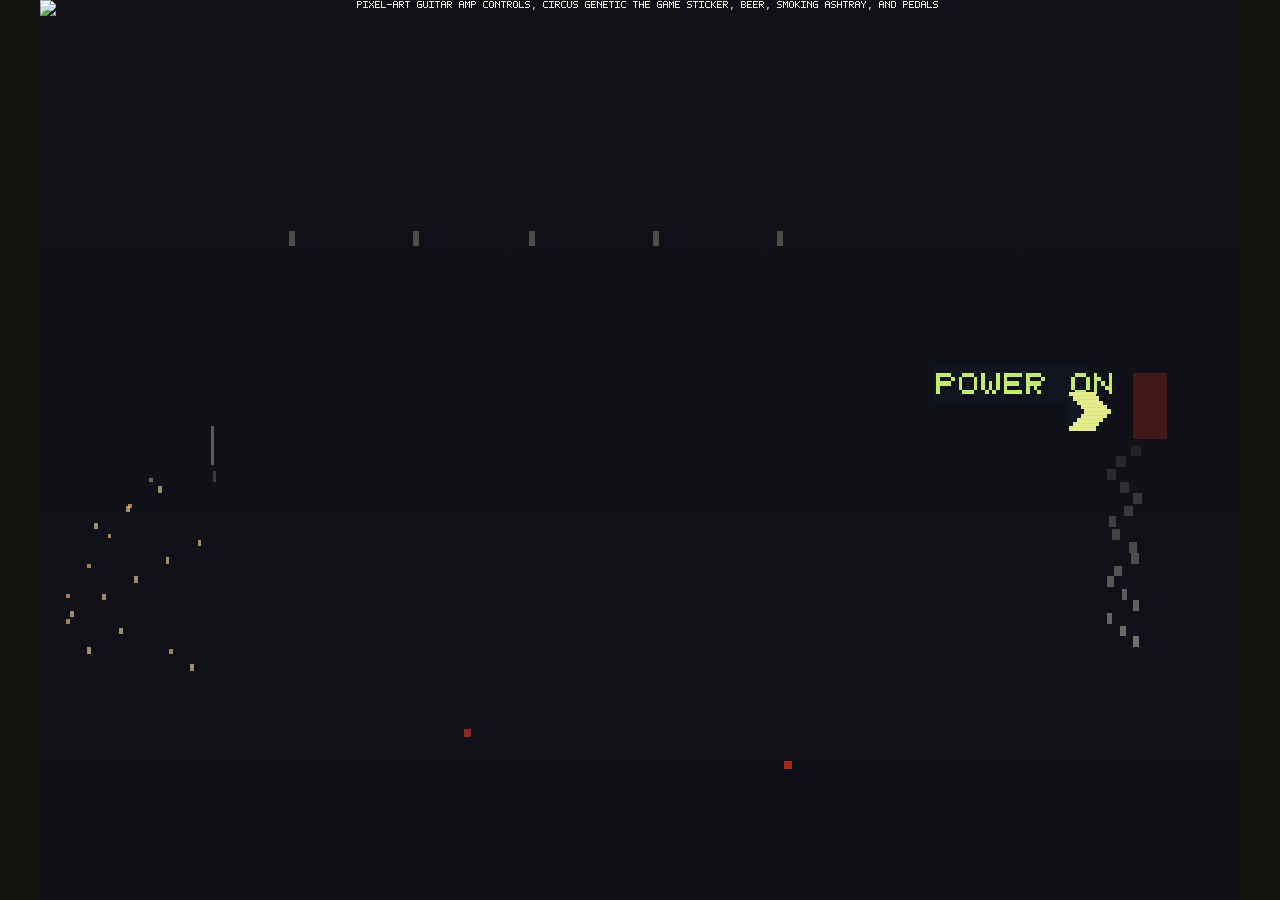
==== index.html @ 8cdc5fca "Add files via upload" ====
<!doctype html>
<html lang="en"><head><meta charset="utf-8"><meta name="viewport" content="width=device-width,initial-scale=1"><meta name="theme-color" content="#11120e"><title>Circus Genetic | Small Town, Big Noise</title><meta name="description" content="A playable band-origin demo. Three friends, one small town, six reasons to quit. Turn it up anyway."><link rel="stylesheet" href="styles.css"><link rel="icon" type="image/png" data-embedded-href="assets/app-icon.png"></head><body><header><div class="brand">CIRCUS<br>GENETIC<small>THE GAME</small></div><div class="headright"><span class="tag">● PIXEL NIGHT / 004</span><button class="plain" id="audioToggle" aria-label="Toggle music">♫ MUSIC ON</button><button class="plain" id="full">⛶ FULLSCREEN</button></div></header><main class="shell"><div class="eyebrow"><span>SMALL TOWN. BIG NOISE.</span><span>AN ORIGINAL BAND SURVIVAL GAME</span></div><div class="cabinet" id="cabinet">
<section class="screen gate active" id="gate"><img id="ampArt" data-embedded-src="assets/amp-power.png" alt="Pixel-art guitar amp controls, Circus Genetic the Game sticker, beer, smoking ashtray, and pedals"><canvas id="ampAmbient" width="640" height="420" aria-hidden="true"></canvas><button id="power" class="ampSwitch" aria-label="Power on"><span class="srOnly">POWER ON</span></button></section>
<section class="screen boot" id="boot"><canvas id="productionBoot" width="640" height="480" aria-label="Panta Rhei Productions system startup"></canvas></section>
<section class="screen intro" id="intro"><div><div class="tiny" id="chapter"></div><h2 id="introTitle"></h2><p id="introText"></p><button class="action" id="nextIntro">CONTINUE →</button></div><button class="skip" data-title>SKIP TO TITLE →</button></section>
<section class="screen title" id="title"><img class="art" data-embedded-src="assets/title-v3.png" alt="Circus Genetic 8-bit title screen based on the band's original photo"><div class="titleMotion" aria-hidden="true"><img class="bandBob bobBass" data-embedded-src="assets/title-v3.png" alt=""><img class="bandBob bobGuitar" data-embedded-src="assets/title-v3.png" alt=""><img class="bandBob bobDrum" data-embedded-src="assets/title-v3.png" alt=""><i class="pixelNote n1">♪</i><i class="pixelNote n2">♫</i><i class="pixelNote n3">♪</i><i class="pixelLeaf l1"></i><i class="pixelLeaf l2"></i><i class="pixelLeaf l3"></i></div><div class="titlemenu"><button id="start" class="blink">START NEW BAND</button><button class="secondary" id="chapterMenu">CHAPTER SELECT</button><button class="secondary" id="story">THE STORY</button><button class="secondary" id="how">HOW TO SURVIVE</button></div></section>
<section class="screen select" id="select"><img class="art" data-embedded-src="assets/select-v3.png" alt="Three band members in pixel art. Select your player."><div class="choices"><button data-player="0">MATT / BASS<small>BASS GUITAR / CROWD CONTROL</small></button><button data-player="1">BRICE / GUITAR + VOCALS<small>GUITAR / SONGWRITING</small></button><button data-player="2">TONY / DRUMS<small>DRUMS / DRUMSTICK STRIKES</small></button></div><button class="skip" data-title style="bottom:22%">← BACK</button></section>
<section class="screen game" id="game"><img class="art" data-embedded-src="assets/live.webp" alt="The band on stage"><div class="hud"><div class="meter"><label>CASH <span id="cashLabel"></span></label><div><i id="cashBar"></i></div></div><div class="meter"><label>GEAR <span id="gearLabel"></span></label><div><i id="gearBar"></i></div></div><div class="meter"><label>MORALE <span id="moraleLabel"></span></label><div><i id="moraleBar"></i></div></div></div><div class="gamebody" aria-live="polite"><div class="villain" id="villain"></div><h2 id="eventTitle"></h2><p id="eventText"></p><div class="answers" id="answers"></div></div><div class="progress"><span id="gigProgress"></span><span>GIG 01 / THE LOADING DOCK</span></div></section>
<section class="screen chapters" id="chapters"><canvas id="cdBackground" width="640" height="480" aria-hidden="true"></canvas><canvas id="cdCanvas" width="640" height="480" aria-label="Flip through the old CD bin to choose a chapter"></canvas><button id="cdPrev" class="cdHit" aria-label="Previous chapter CD"></button><button id="cdNext" class="cdHit" aria-label="Next chapter CD"></button><button id="cdPlay" class="cdHit" aria-label="Play selected chapter"></button><button id="cdBack" class="cdHit" aria-label="Back to title"></button><button id="villainSticker" class="cdHit" aria-label="VILLIAN sticker"></button><p id="cdReadout" class="srOnly" role="status">Chapter 1 of 7: Garage Practice</p></section><section class="screen" id="secret"><canvas id="secretCanvas" width="640" height="480" aria-label="Secret track: enter the six-letter password"></canvas><input id="secretCode" type="text" maxlength="6" autocomplete="off" autocapitalize="characters" spellcheck="false" aria-label="Six-letter secret track code"><button id="secretBack" aria-label="Back to CD bin"></button></section><section class="screen" id="action"><canvas id="worldCanvas" width="640" height="420" aria-hidden="true"></canvas><canvas id="actionCanvas" width="640" height="420" aria-label="Side-scrolling stage action and rhythm game"></canvas><div id="actionPanel"><div id="actionKicker"></div><h2 id="actionHeading"></h2><p id="actionDescription"></p><div id="mixerControls" hidden><label>VOCAL GAIN <input type="range" id="gain0" aria-label="Vocal gain" min="0" max="100" value="90"><meter min="0" max="100" low="52" high="68" optimum="60" value="90" id="gainMeter0"></meter></label><label>BASS GAIN <input type="range" id="gain1" aria-label="Bass gain" min="0" max="100" value="8"><meter min="0" max="100" low="37" high="53" optimum="45" value="8" id="gainMeter1"></meter></label><label>DRUM GAIN <input type="range" id="gain2" aria-label="Drum gain" min="0" max="100" value="90"><meter min="0" max="100" low="47" high="63" optimum="55" value="90" id="gainMeter2"></meter></label><p id="mixFeedback">Bring each meter into its green zone.</p></div><div id="ratingControls" hidden><div class="stars"><button data-stars="1" aria-label="Rate 1 stars" aria-pressed="false">1 ★</button><button data-stars="2" aria-label="Rate 2 stars" aria-pressed="false">2 ★</button><button data-stars="3" aria-label="Rate 3 stars" aria-pressed="false">3 ★</button><button data-stars="4" aria-label="Rate 4 stars" aria-pressed="false">4 ★</button><button data-stars="5" aria-label="Rate 5 stars" aria-pressed="false">5 ★</button></div><p id="ratingFeedback"></p></div><button class="action" id="actionNext">BEGIN</button><button class="plain" id="practiceCombat">PRACTICE STAGE COMBAT →</button></div><div class="arcade-controls"><div class="pad"><button data-control="ArrowLeft" aria-label="Move left or left rhythm cue">←</button><button data-control="ArrowDown" aria-label="Move down or down rhythm cue">↓</button><button data-control="ArrowUp" aria-label="Move up or up rhythm cue">↑</button><button data-control="ArrowRight" aria-label="Move right or right rhythm cue">→</button></div><div class="pad"><button data-control="j">J STRIKE</button><button data-control="k">K HEAVY</button><button data-control=" ">SPACE / HIT</button><button data-control="e">E USE</button><button data-control="x" aria-label="Switch band member in Battle of the Bands">X SWITCH</button></div><div class="arcade-tools"><button id="pauseAction">PAUSE / RESUME</button><button id="exitAction">TITLE</button></div></div><p id="actionStatus" role="status">Ready.</p><div id="rhythmReadout">Arrow cues use their own visible timing.</div></section><section class="screen" id="info"><img class="art" data-embedded-src="assets/bonus.webp" alt="Surreal purple desert album-art bonus stage"><div class="report"><div class="tiny" id="infoKicker"></div><h2 id="infoTitle"></h2><p id="infoText"></p><button class="action" id="infoBack">BACK TO TITLE →</button></div></section>
</div><div class="controls"><span><span class="key">WASD / ARROWS</span> MOVE &nbsp; <span class="key">J</span> INSTRUMENT STRIKE &nbsp; <span class="key">K</span> HEAVY &nbsp; <span class="key">SPACE</span> JUMP / TIMING</span><span><span class="key">M</span> MUSIC &nbsp; <span class="key">ESC</span> TITLE</span></div><footer><div><strong>IT'S A LONG WAY TO THE MIDDLE.</strong><br>Practice. Soundcheck. Stage combat. Amp rescue. Groupie scorecards. Afterparty.</div><div class="volume"><span>♫ VILLAIN'S CLEAR</span><input type="range" id="volume" aria-label="Music volume" min="0" max="1" value="0.6" step=".05"><button class="plain" id="crt">SCANLINES ON</button></div></footer></main><audio id="music" data-embedded-src="assets/villains-clear.mp3" preload="auto" loop></audio><audio id="bonusMusic" data-embedded-src="assets/all-my-friends-are-dead.mp3" preload="none" loop></audio><audio id="partyMusic" data-embedded-src="assets/circus-genetic-dice.mp3" preload="none" loop></audio><audio id="bossMusic" data-embedded-src="assets/circus-get-high.mp3" preload="none" loop></audio><audio id="lossCity" data-embedded-src="assets/boss-loss-city.wav" preload="none" loop></audio><audio id="niceVoice" data-embedded-src="assets/boss-nice.wav" preload="auto"></audio>
<script src="scripts/game-01.js"></script><script src="scripts/game-02.js"></script><script src="scripts/game-03.js"></script><script src="scripts/game-04.js"></script><script src="scripts/game-05.js"></script><script src="scripts/game-06.js"></script><script src="scripts/game-07.js"></script><script src="scripts/game-08.js"></script><script src="scripts/game-09.js"></script><script src="scripts/game-10.js"></script><script src="scripts/game-11.js"></script><script src="scripts/game-12.js"></script><script src="scripts/game-13.js"></script><script src="scripts/game-14.js"></script><script src="scripts/game-15.js"></script><script src="scripts/game-16.js"></script><script src="scripts/game-17.js"></script></body></html>
---- styles.css ----
:root{--cream:#f6edcf;--orange:#ff6739;--green:#b8e15b;--ink:#11120e;--muted:#969888}*{box-sizing:border-box}body{margin:0;background:var(--ink);color:var(--cream);font-family:'Courier New',monospace;font-weight:bold}button,input{font:inherit}button{cursor:pointer}button:focus-visible,input:focus-visible{outline:3px solid var(--orange);outline-offset:5px}button{color:inherit}header{height:80px;padding:0 4vw;display:flex;align-items:center;justify-content:space-between;border-bottom:1px solid #383a2f}.brand{font-size:19px;line-height:.87;letter-spacing:-1px}.brand small{font-size:10px;letter-spacing:3px;color:var(--orange);display:block;margin-top:8px}.headright{display:flex;gap:22px;align-items:center;font-size:11px;letter-spacing:1px}.tag{color:var(--green)}.plain{border:0;background:none;font-size:11px;padding:10px}.shell{max-width:1440px;margin:auto;padding:28px 4vw 24px}.eyebrow{display:flex;justify-content:space-between;font-size:10px;letter-spacing:2px;color:var(--muted);margin-bottom:18px}.cabinet{position:relative;background:#050604;border:1px solid #4c4e40;box-shadow:0 25px 80px #0008;overflow:hidden;aspect-ratio:4/3;max-height:75vh;margin:auto;isolation:isolate}.cabinet:after{content:'';position:absolute;inset:0;pointer-events:none;background:repeating-linear-gradient(transparent 0px,transparent 3px,#0002 4px);z-index:20;opacity:.5}.screen{position:absolute;inset:0;display:none}.screen.active{display:flex}.art{position:absolute;width:100%;height:100%;object-fit:fill;image-rendering:pixelated;z-index:-1}.gate{align-items:center;justify-content:center;text-align:center;background:radial-gradient(ellipse,#303823,#080a06 75%)}.gate .art{opacity:.12;filter:brightness(.5)}.gate h1{font-size:clamp(32px,7vw,76px);line-height:.86;letter-spacing:-5px;text-shadow:5px 5px #b34022;margin:20px 0}.tiny{font-size:10px;letter-spacing:2px;color:var(--green)}.action{border:2px solid var(--cream);background:var(--cream);color:var(--ink);padding:15px 24px;box-shadow:5px 5px 0 var(--orange);font-size:13px;letter-spacing:2px}.action:hover{background:var(--green)}.gate p{font-size:12px;line-height:1.8;color:#b9bba9;margin:24px}.boot{padding:10%;flex-direction:column;justify-content:center;background:#080b08;color:var(--green)}.boot h2{font-size:clamp(28px,5vw,60px);letter-spacing:-3px;margin:0 0 35px}.bootline{font-size:clamp(10px,1.4vw,17px);line-height:2.2}.bar{height:12px;background:#263025;margin:28px 0 15px;max-width:500px}.bar i{display:block;background:var(--green);height:100%;width:0}.boot.active .bar i{animation:load 3.6s steps(14) forwards}@keyframes load{to{width:100%}}.blink{animation:blink 1s steps(2) infinite}@keyframes blink{50%{opacity:.2}}.intro{align-items:center;justify-content:center;background:#080a07;text-align:center;padding:9%}.intro:before{content:'♪';position:absolute;font-size:500px;opacity:.03;transform:rotate(-15deg)}.intro h2{font-size:clamp(24px,5vw,62px);line-height:1.05;margin:20px 0;letter-spacing:-2px}.intro p{font-size:clamp(12px,1.7vw,20px);color:#bbbeaa;line-height:1.7;max-width:650px}.intro .action{margin-top:24px}.skip{position:absolute;right:20px;bottom:18px;background:#000b;border:1px solid #7779;padding:10px;font-size:10px;letter-spacing:1px;z-index:5}.title{align-items:flex-end;justify-content:center}.titlemenu{width:100%;background:#050604;min-height:16%;display:flex;flex-direction:column;align-items:center;justify-content:center;gap:8px;padding:14px}.titlemenu button{border:0;background:none;letter-spacing:2px;font-size:clamp(12px,2vw,24px);padding:5px 20px}.titlemenu button:hover{color:var(--green)}.titlemenu button:first-child:before{content:'▶ ';color:var(--orange)}.titlemenu .secondary{font-size:10px;color:#a6aa96}.select{align-items:flex-end}.choices{display:grid;grid-template-columns:repeat(3,1fr);width:100%;background:#090b07;padding:12px;gap:8px;min-height:18%}.choices button{border:1px solid #70745c;background:#151a10;padding:10px 3px;font-size:clamp(10px,1.4vw,16px)}.choices button:hover{background:var(--cream);color:var(--ink)}.choices small{display:block;color:var(--orange);font-size:9px;margin-top:7px}.game{flex-direction:column}.game .art{opacity:.24;object-fit:cover}.hud{display:grid;grid-template-columns:repeat(3,1fr);background:#080b08ee;border-bottom:2px solid #69734b;padding:15px 4%;gap:20px}.meter label{font-size:10px;letter-spacing:1px;display:flex;justify-content:space-between}.meter div{height:7px;background:#303329;margin-top:9px}.meter i{display:block;background:var(--green);height:100%;transition:width .5s}.gamebody{margin:auto 5%;padding:22px 5%;background:#0a0d08f2;border:2px solid #7d835f;box-shadow:7px 7px #0009}.gamebody h2{font-size:clamp(20px,3.4vw,38px);line-height:1.05;letter-spacing:-1px;margin:15px 0}.gamebody p{font-size:clamp(11px,1.45vw,17px);line-height:1.65;color:#c6cab8}.gamebody .villain{color:var(--orange);font-size:10px;letter-spacing:2px}.answers{display:flex;flex-direction:column;gap:9px;margin-top:20px}.answers button{background:#212719;border:1px solid #717d54;text-align:left;font-size:clamp(10px,1.3vw,15px);line-height:1.4;padding:12px 15px}.answers button:hover{background:var(--cream);color:var(--ink)}.answers button b{color:var(--orange);padding-right:12px}.progress{display:flex;justify-content:space-between;margin:15px 5%;font-size:10px;color:var(--green);letter-spacing:1px}.report{background:#080b08ee;inset:0;position:absolute;padding:8%;display:flex;flex-direction:column;justify-content:center;overflow:auto}.report h2{font-size:clamp(25px,5vw,58px);line-height:1;margin:16px 0;letter-spacing:-2px}.report p{font-size:clamp(12px,1.6vw,18px);line-height:1.7;max-width:650px}.report .action{align-self:flex-start;margin-top:20px}.controls{display:flex;justify-content:space-between;padding:18px 0;color:#9da28b;font-size:10px;letter-spacing:1px}.key{border:1px solid #5c6351;padding:3px 6px;color:var(--cream)}footer{display:flex;justify-content:space-between;border-top:1px solid #383a2f;padding-top:22px;gap:15px;font-size:10px;line-height:1.8;color:#80866e}footer strong{color:var(--cream)}.volume{display:flex;align-items:center;gap:10px}input{accent-color:var(--green);width:80px}.muted{color:var(--muted)}.noscans .cabinet:after{display:none}.hidden{display:none!important}@media(min-width:1000px){.cabinet{width:min(100%,100vh)}}@media(max-width:600px){header{height:65px}.headright{gap:4px}.headright .tag{display:none}.shell{padding:18px 3vw}.cabinet{aspect-ratio:4/4.1;max-height:none}.art{object-fit:cover}.title .art,.select .art{object-fit:fill}.choices small{font-size:8px}.gamebody{padding:15px;margin:auto 3%}.hud{gap:12px;padding:12px}.gamebody h2{margin:10px 0}.gamebody p{line-height:1.5}.answers{margin-top:10px;gap:7px}.answers button{padding:10px}.controls{font-size:8px;gap:12px}footer{flex-direction:column}.gate h1{letter-spacing:-3px}.eyebrow{font-size:8px}.bootline{font-size:10px}.report{padding:7%}.headright .plain{font-size:10px}}@media(prefers-reduced-motion:reduce){*{animation:none!important}.boot.active .bar i{width:100%}.cabinet:after{display:none}}

#action{display:none;flex-direction:column;background:#080c13;overflow:auto}#action.active{display:flex}#actionCanvas{width:100%;height:auto;image-rendering:pixelated;display:block;aspect-ratio:640/420;flex-shrink:0}#actionPanel{position:absolute;inset:7% 6% auto;background:#0c1417f5;border:2px solid #b8e15b;padding:5%;z-index:3;box-shadow:7px 7px #0009}#actionPanel[hidden]{display:none}#actionPanel h2{font-size:clamp(20px,3vw,36px);margin:12px 0;line-height:1.1;letter-spacing:-1px}#actionPanel p{font-size:clamp(10px,1.3vw,15px);line-height:1.7;color:#c0c6b2}#actionPanel .action{padding:12px 16px;font-size:11px}#actionKicker{color:#b8e15b;font-size:10px;letter-spacing:1px}.arcade-controls{display:flex;gap:6px;padding:9px 12px;align-items:center;justify-content:space-between;background:#090c13;border-top:1px solid #464f46;flex-wrap:wrap}.pad{display:flex;gap:4px}.arcade-controls button{border:1px solid #5b6656;background:#243027;color:#f5ebce;padding:10px 12px;font-size:12px;touch-action:none;user-select:none}.arcade-controls button:active{background:#a7cc61;color:#141c16}#actionStatus{padding:8px 12px;font-size:10px;line-height:1.5;color:#c9d7b4;margin:0}#rhythmReadout{padding:0 12px 8px;color:#899a86;font-size:9px}.arcade-tools{margin-left:auto;display:flex;gap:6px}.arcade-tools button{font-size:9px}.cabinet:has(#action.active){aspect-ratio:640/510;max-height:none;width:min(100%,100vh)}@media(max-width:600px){.cabinet:has(#action.active){aspect-ratio:auto;min-height:520px}#actionCanvas{margin-top:20px}#actionPanel{inset:5% 4% auto}.arcade-controls{padding:8px;gap:8px}.arcade-controls button{padding:12px}.arcade-tools{margin:0}#actionPanel p{font-size:12px}}#mixerControls{padding:8px 0}#mixerControls label{display:flex;align-items:center;gap:12px;font-size:11px;margin:16px 0}#mixerControls input{flex:1;width:80px}#mixerControls meter{width:80px}#mixerControls[hidden]{display:none}#mixFeedback{font-size:11px!important;color:#b8e15b!important}#practiceCombat[hidden]{display:none}#practiceCombat{display:block;margin-top:14px;color:#b8e15b;font-size:10px}#ratingControls[hidden]{display:none}.stars{display:flex;gap:4px;flex-wrap:wrap}.stars button{background:#252535;border:1px solid #b2918f;padding:10px;color:#f4e5c6;font-size:11px}.stars .picked{background:#b8e15b;color:#18251b}#actionPanel.social{right:43%;padding:3%;top:15%;bottom:auto}#ratingFeedback{font-size:11px!important}.chapters{background:#101d22;align-items:center;justify-content:center;padding:5%;overflow:auto}.chapters h2{font-size:clamp(20px,3vw,34px);letter-spacing:-1px}.chapters p{font-size:11px;line-height:1.7}.chapterGrid{display:grid;grid-template-columns:1fr 1fr;gap:9px;margin:15px 0}.chapterGrid button,.roleTabs button{background:#24332b;border:1px solid #6b8066;padding:14px;text-align:left;font-size:12px}.chapterGrid small{display:block;color:#b8e15b;font-size:8px;margin-top:7px}.chapterGrid button:hover,.roleTabs button:hover{background:#465c40}.roleTabs{display:flex;gap:6px}.roleTabs button{padding:10px;font-size:10px}.roleTabs .picked{border-color:#b8e15b}.titleMotion{position:absolute;inset:0;pointer-events:none;z-index:0;overflow:hidden}.bandBob{position:absolute;inset:0;width:100%;height:100%;object-fit:fill;image-rendering:pixelated}.bobBass{clip-path:polygon(0 10%,26% 10%,29% 88%,0 88%);animation:bassBob 1.2s steps(3) infinite}.bobGuitar{clip-path:polygon(25% 20%,46% 20%,48% 88%,26% 88%);animation:guitarBob .8s steps(3) infinite}.bobDrum{clip-path:polygon(83% 16%,100% 16%,100% 88%,81% 88%);animation:drumBob 1.2s steps(3) infinite}.titlemenu{position:relative;z-index:4}.pixelNote{position:absolute;color:#b8e15b;font-style:normal;font-size:24px;text-shadow:3px 3px #071712;animation:noteFloat 2.4s steps(8) infinite}.n1{left:20%;top:45%}.n2{left:44%;top:39%;animation-delay:-.8s}.n3{left:86%;top:40%;animation-delay:-1.6s}.pixelLeaf{position:absolute;background:#d79728;width:7px;height:5px;box-shadow:3px 2px #9c4927;animation:leafFall 5s steps(25) infinite}.l1{left:35%;animation-delay:-2s}.l2{left:70%;animation-delay:-4s}.l3{left:90%;animation-delay:-1s}@keyframes bassBob{50%{transform:translateY(-2px)}}@keyframes guitarBob{50%{transform:translate(1px,-3px)}}@keyframes drumBob{50%{transform:translateY(-3px)}}@keyframes noteFloat{0%{opacity:0;transform:translateY(12px)}25%{opacity:1}100%{opacity:0;transform:translateY(-35px)}}@keyframes leafFall{0%{top:8%;transform:translateX(0)}100%{top:90%;transform:translateX(-70px)}}@media(max-width:600px){.chapterGrid button{font-size:10px;padding:11px}.chapterGrid small{font-size:7px}#actionPanel.social{right:35%;left:3%;padding:4%;top:14%}.stars button{padding:8px}.titlemenu{gap:2px}.titlemenu button{padding:3px 10px}}@media(prefers-reduced-motion:reduce){.bandBob,.pixelNote,.pixelLeaf{animation:none}}.playing header,.playing .eyebrow,.playing footer,.playing>.shell>.controls{display:none}.playing .shell{padding:0;max-width:none}.playing .cabinet:has(#action.active){width:min(100vw,calc(100vh * 640 / 470));aspect-ratio:640/470;border:0;max-height:none}.playing #actionCanvas{margin:0}.playing #actionPanel{display:none!important}#actionStatus,#rhythmReadout{position:absolute;clip-path:inset(50%);height:1px;width:1px;overflow:hidden}.playing .arcade-controls{min-height:44px;justify-content:center}.playing #action{overflow:hidden}.playing .arcade-tools{margin-left:0}@media(max-width:600px){.playing .cabinet:has(#action.active){min-height:0;width:100vw;aspect-ratio:640/520}.arcade-controls button{padding:10px 8px}}#worldCanvas{position:absolute;left:0;top:0;width:100%;aspect-ratio:640/420;image-rendering:pixelated;z-index:0;pointer-events:none}#actionCanvas{position:relative;z-index:1;background:transparent}.arcade-controls{position:relative;z-index:2}#gate{background:#101018}#ampArt{position:absolute;inset:0;width:100%;height:100%;object-fit:fill;image-rendering:pixelated}#ampAmbient{position:absolute;inset:0;width:100%;height:100%;pointer-events:none;image-rendering:pixelated}.ampSwitch{position:absolute;left:87%;top:39%;width:10%;height:14%;background:transparent;border:0;z-index:4;cursor:pointer}.ampSwitch:hover{outline:3px solid #eac064;box-shadow:0 0 0 3px #181721}.ampSwitch:focus-visible{outline:4px solid #b8e15b}.srOnly{position:absolute;clip-path:inset(50%);width:1px;height:1px;overflow:hidden}@font-face{font-family:CGPixel;src:url('assets/cg-pixel.ttf') format('truetype');font-display:swap}body,button,input,label,p,h1,h2,small,span,div{font-family:CGPixel,monospace!important;font-weight:normal!important;letter-spacing:0!important}body{font-size:10px}.cabinet{box-shadow:7px 7px 0 #050807}.plain,.tiny,.eyebrow,.headright,.secondary,.controls,footer,.chapterGrid small,.roleTabs button,.choices small{font-size:10px!important}.brand{font-size:20px}.gate h1{font-size:60px}.intro h2,.chapters h2,.report h2{font-size:30px}.titlemenu button{font-size:20px}.titlemenu .secondary,.choices button,.chapterGrid button,.roleTabs button,.action{font-size:10px!important}.chapters p,.intro p,.report p{font-size:10px!important;line-height:2}.titlemenu{gap:3px}.titlemenu button{padding:3px 12px}.cabinet{border:2px solid #70775b}.action{box-shadow:4px 4px 0 #c85834}.chapterGrid button{box-shadow:3px 3px 0 #050b0b}.headright .plain{font-size:10px}.titlemenu button:first-child:before{content:'▶ '}#actionStatus,#rhythmReadout{font-size:10px}body>header,.shell>.eyebrow,.shell>footer,.shell>.controls{display:none}.shell{padding:0;max-width:none;width:100%}body{min-height:100vh;display:flex;align-items:center;justify-content:center}.cabinet{width:min(100vw,calc(100vh * 4 / 3));max-height:none;border:0;box-shadow:none;aspect-ratio:4/3}.chapters{isolation:isolate}.chapters:before{content:'';position:absolute;inset:0;background-image:url('assets/scenes.webp');background-size:200% 200%;background-position:right bottom;image-rendering:pixelated;opacity:.35;z-index:-1}.chapters>div{padding:24px;border:4px solid #a0a974;background:#101621e8;box-shadow:8px 8px 0 #050b0b}.chapterGrid button,.roleTabs button{font-size:20px!important;border-width:2px}.chapterGrid small{margin-top:12px}.chapters p{font-size:20px!important;max-width:650px}.titlemenu:after{content:'M: MUSIC / ENTER: START';font-family:CGPixel;font-size:10px;color:#a7b38b;margin-top:5px}.intro h2,.chapters h2,.report h2{font-size:30px}.report p,.intro p{font-size:20px!important}.report .action,.intro .action{font-size:20px!important}.choices{min-height:17%}.choices button{border-width:2px}.choices small{margin-top:12px}@media(max-width:700px){.chapterGrid button,.roleTabs button,.chapters p{font-size:10px!important}.chapters>div{padding:12px}.chapterGrid small{font-size:10px!important}.chapters h2{font-size:20px}.titlemenu button{font-size:20px}.report p,.intro p{font-size:10px!important}}#chapters{padding:0;background:#171423;isolation:isolate}#chapters:before{display:none}#cdBackground,#cdCanvas{position:absolute;inset:0;width:100%;height:100%;image-rendering:pixelated}#cdBackground{z-index:0}#cdCanvas{z-index:1}.cdHit{position:absolute;z-index:2;background:transparent;border:0;padding:0}.cdHit:focus-visible{outline:3px dashed #b8e15b}#cdPrev{left:0;top:20%;width:25%;height:60%}#cdNext{right:0;top:20%;width:25%;height:60%}#cdPlay{left:27%;top:25%;width:46%;height:61%}#cdBack{left:0;top:0;width:22%;height:14%}#boot{padding:0;background:#060910}#productionBoot{position:absolute;inset:0;width:100%;height:100%;image-rendering:pixelated}#villainSticker{left:70.3%;top:78.75%;width:20%;height:6.5%;z-index:5}#secret{background:#111621}#secretCanvas{width:100%;height:100%;image-rendering:pixelated;position:absolute;inset:0}#secretCode{position:absolute;left:25%;top:42.5%;width:50%;height:11%;opacity:0;z-index:2}#secretBack{position:absolute;left:31%;top:89%;width:38%;height:7%;background:transparent;border:0;z-index:3}.arcade-controls [data-control="x"]{display:none}.finale .arcade-controls [data-control="x"]{display:block}.finale .arcade-controls [data-control="e"]{display:none}
/* Painted menu layers and hard-edged console controls. */
#select .cg-menu-layer{position:absolute;inset:0;width:100%;height:100%;image-rendering:pixelated;pointer-events:none;opacity:0}
#select .cg-menu-background{z-index:0}#select .cg-menu-players{z-index:1}
#select.cg-menu-ready .cg-menu-layer{opacity:1}
#select.cg-menu-ready>.art{visibility:hidden}
#select .choices{position:absolute;bottom:0;z-index:3;min-height:16%;height:16%;padding:8px;gap:8px;border-top:4px solid #070a10;background:#111621}
#select .choices button{position:relative;padding:9px 6px;border:3px solid #635758;background:#20232b;color:#d6c4a7;box-shadow:inset 3px 3px #333744,inset -3px -3px #070a10;font-size:clamp(8px,1.25vw,12px);line-height:1.3;letter-spacing:0}
#select .choices button small{font-size:clamp(6px,.75vw,8px);line-height:1.35;color:#bfa27b;margin-top:5px}
#select .choices button.cg-selected{border-color:#b6da67;background:#2b392b;color:#f4e4bd;box-shadow:inset 3px 3px #495338,inset -3px -3px #070a10,0 -3px #b6da67}
#select .choices button.cg-selected small{color:#b6da67}
#select>.skip{top:18px;right:14px;bottom:auto!important;font-size:8px;padding:8px;border:2px solid #ed873c;background:#111621;box-shadow:3px 3px #070a10}
#title .titlemenu{position:relative;border-top:4px solid #070a10;background:#111621;box-shadow:inset 0 3px #ed873c,inset 0 -3px #070a10;padding:9px 10px;gap:3px}
#title .titlemenu:after{content:'';position:absolute;top:3px;left:6%;width:36px;height:3px;background:#f4e4bd;animation:cg-menu-glint 5s steps(12) infinite;pointer-events:none}
#title .titlemenu button{position:relative;min-width:42%;padding:4px 25px;line-height:1.3;border:2px solid transparent;box-shadow:none}
#title .titlemenu .blink{animation:none}
#title .titlemenu button:first-child:before{content:none}
#title .titlemenu button.cg-menu-current,#title .titlemenu button:hover{border-color:#7d674d;color:#f4e4bd;background:#262c30;box-shadow:3px 3px #070a10}
#title .titlemenu button.cg-menu-current:before,#intro button.cg-menu-current:before,#info button.cg-menu-current:before{content:'';display:block;position:absolute;left:7px;top:calc(50% - 5px);width:10px;height:10px;background:#ed873c;clip-path:polygon(0 0,40% 0,40% 20%,70% 20%,70% 40%,100% 40%,100% 60%,70% 60%,70% 80%,40% 80%,40% 100%,0 100%);animation:cg-pixel-cursor .8s steps(2) infinite}
#intro button,#info button{position:relative;padding-left:28px;border:3px solid #f4e4bd;box-shadow:5px 5px #070a10,8px 8px #853f31;border-radius:0;background:#262c30;color:#f4e4bd}
#intro{background:#111621;box-shadow:inset 0 0 0 8px #070a10,inset 0 0 0 11px #853f31,inset 0 0 0 15px #ed873c}
#intro:before{content:'';inset:24px;opacity:1;border:3px dashed #735046;transform:none;pointer-events:none}
#intro h2,#info h2{text-shadow:3px 3px #853f31,6px 6px #070a10;letter-spacing:0}
#info .report{border:8px solid #070a10;box-shadow:inset 0 0 0 3px #ed873c,inset 0 0 0 7px #111621;background:#111621ed}
#title button:focus-visible,#select button:focus-visible,#intro button:focus-visible,#info button:focus-visible{outline:3px solid #46c4ca;outline-offset:3px;border-radius:0}
@keyframes cg-pixel-cursor{50%{transform:translateX(3px)}}
@keyframes cg-menu-glint{0%,15%{left:6%}85%,100%{left:88%}}
@media(max-width:600px){#select .choices{padding:5px;gap:5px}#select .choices button{padding:4px 2px;border-width:2px;font-size:8px}#select .choices small{font-size:6px!important;margin-top:4px}#select>.skip{right:8px;top:14px;font-size:6px;padding:5px}#title .titlemenu button{min-width:64%}}
@media(prefers-reduced-motion:reduce){#title .titlemenu:after,#title .titlemenu button:before,#intro button:before,#info button:before{animation:none}}
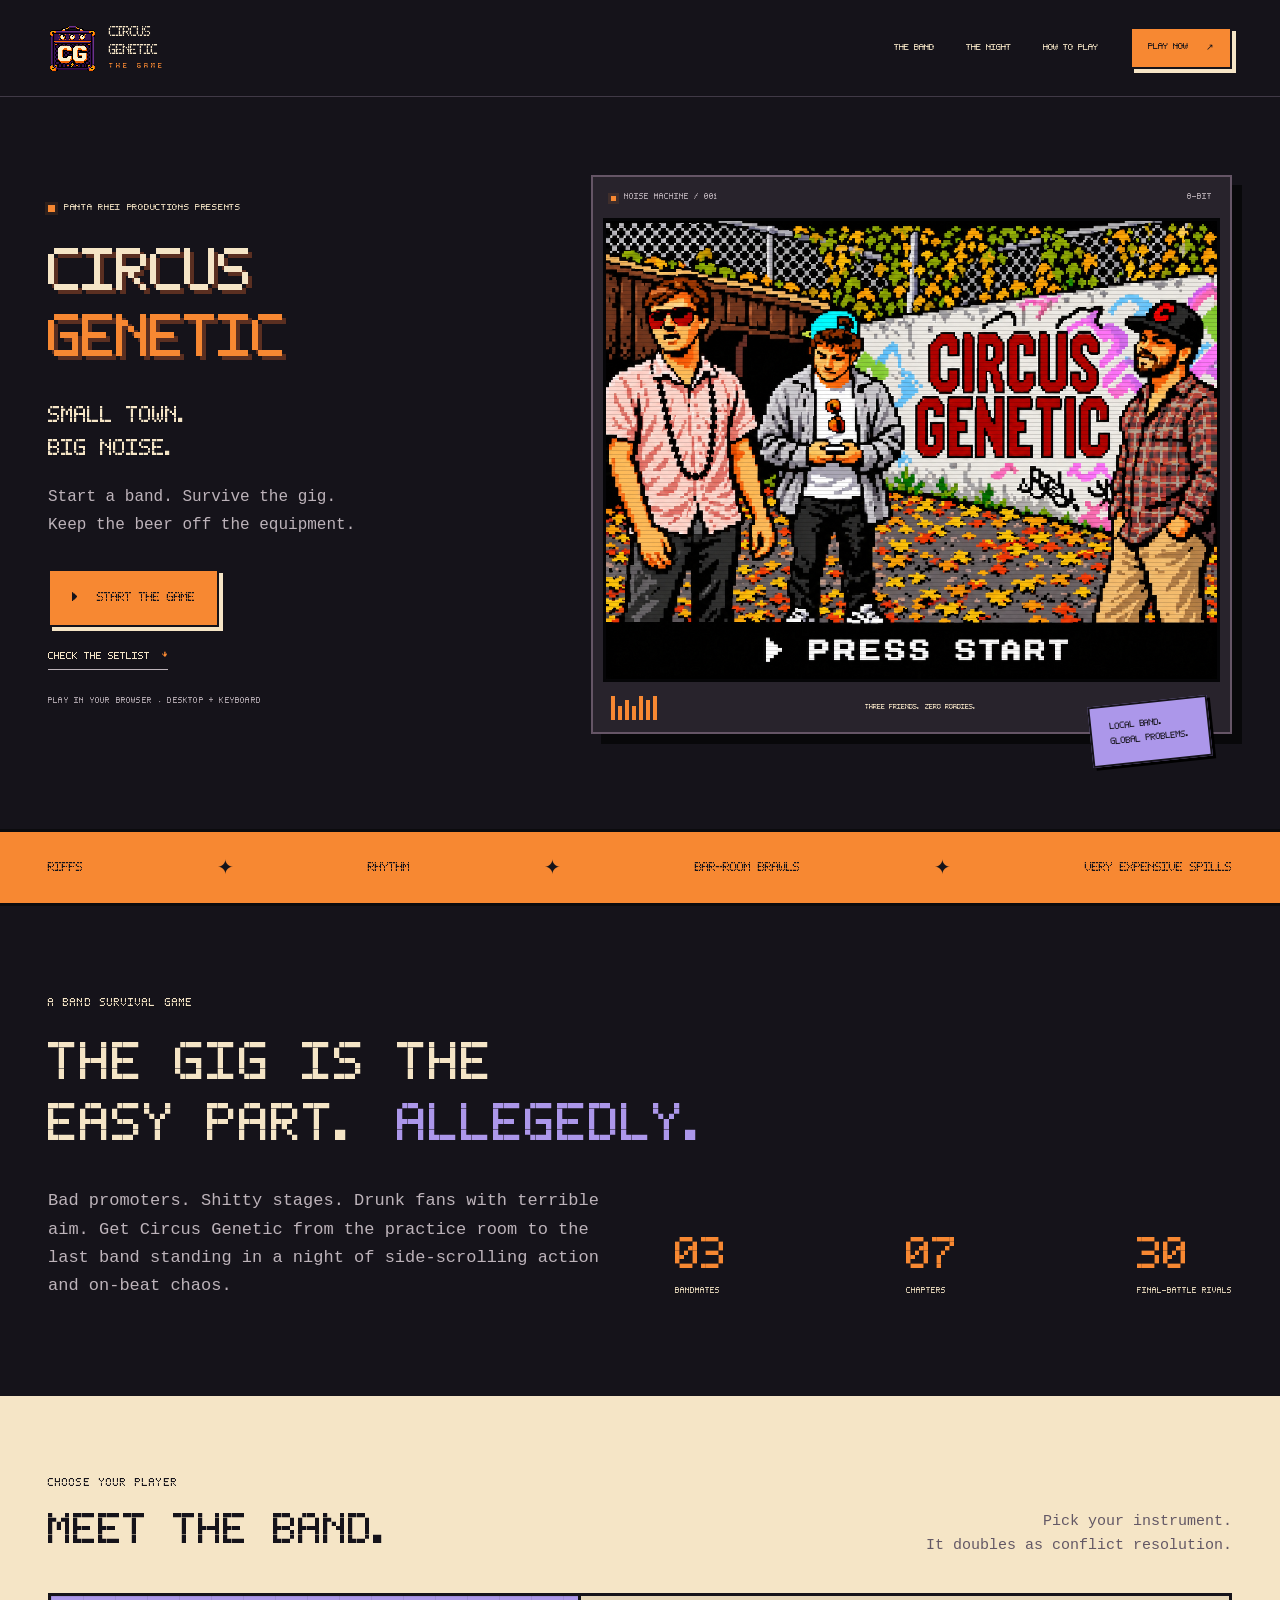
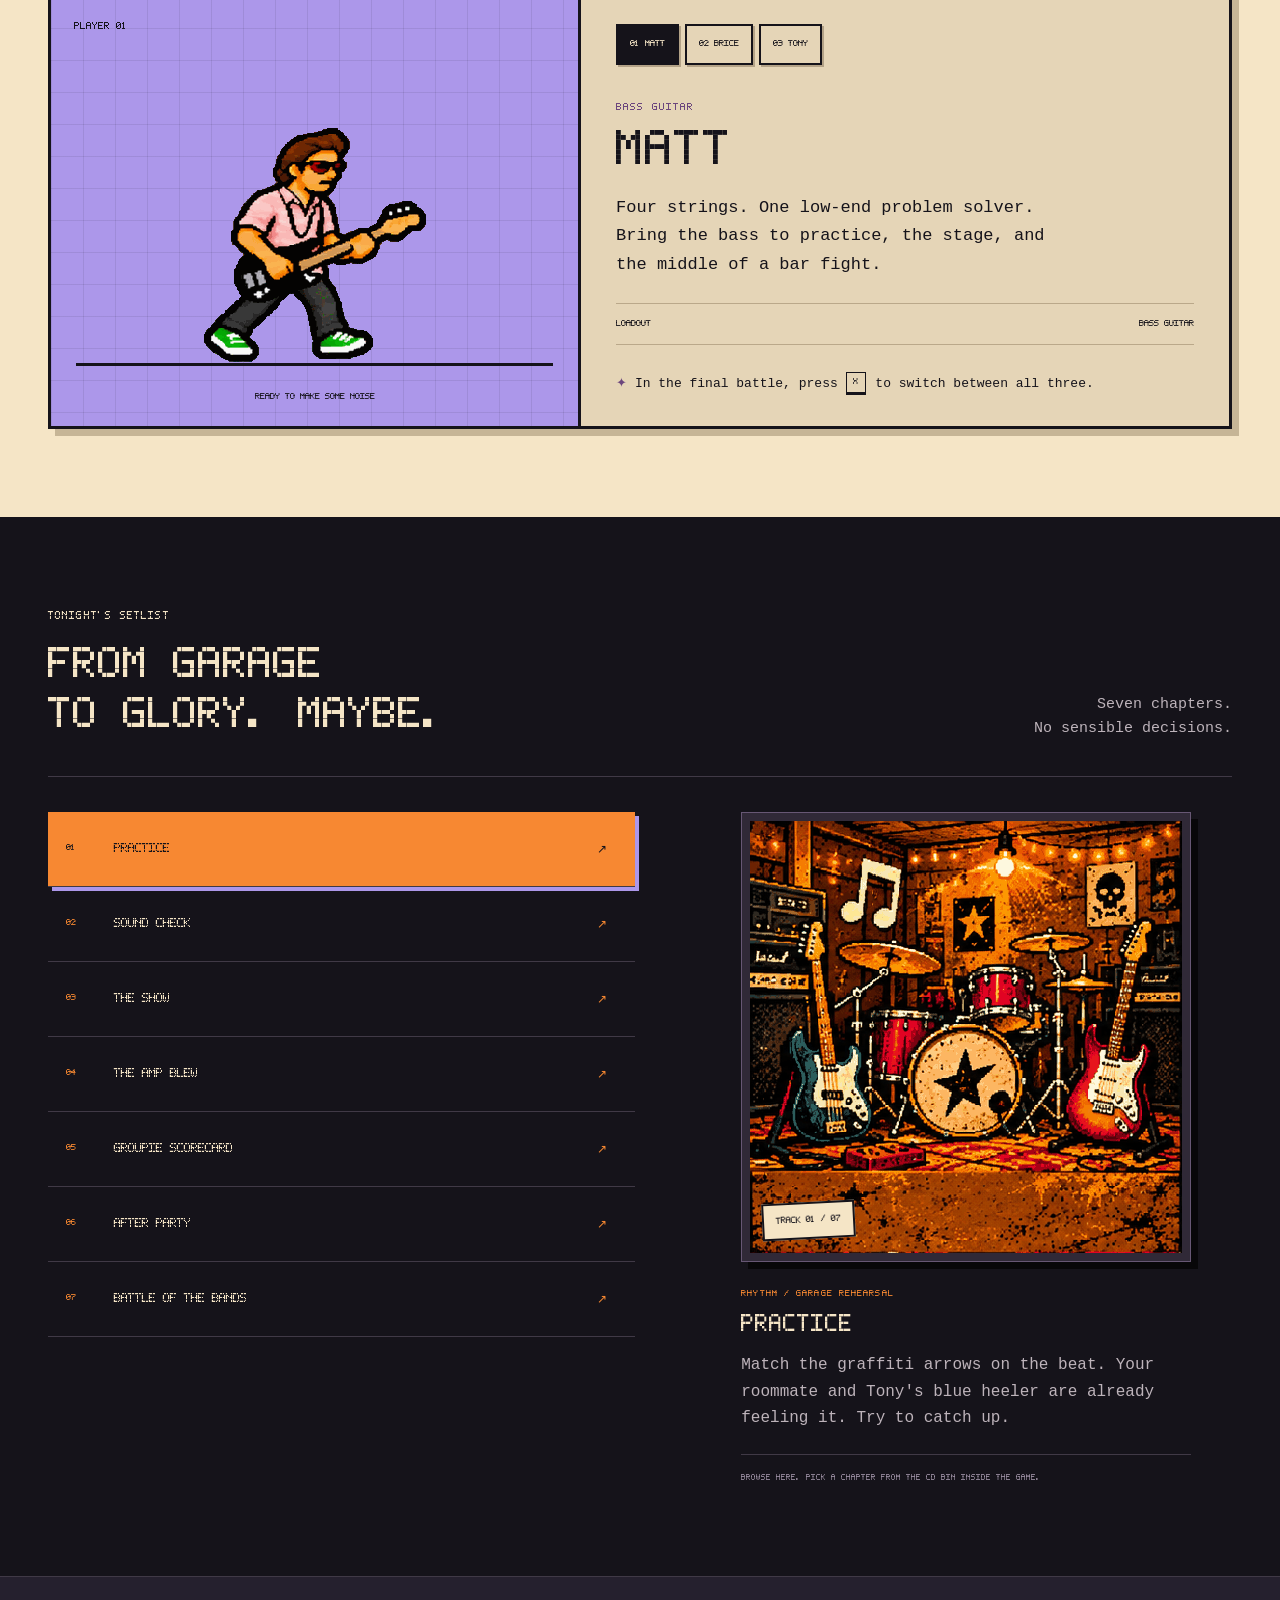
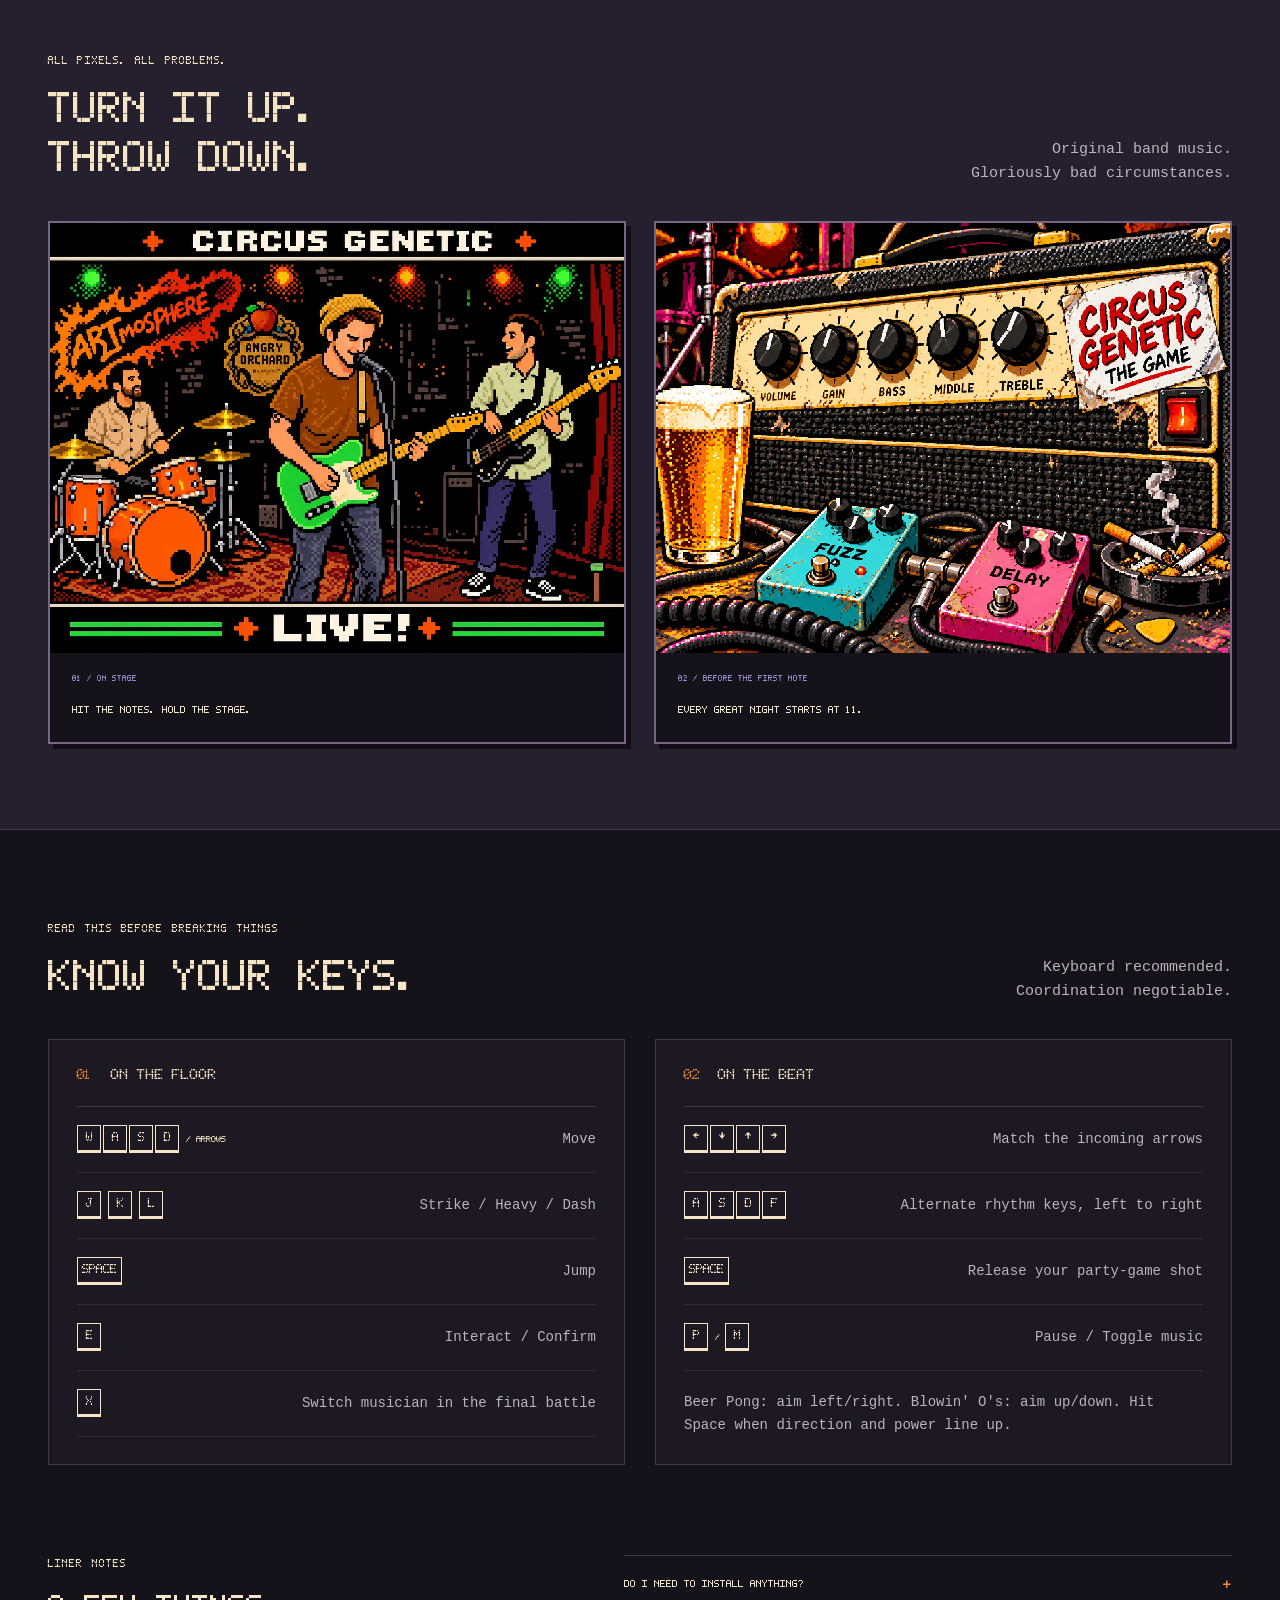
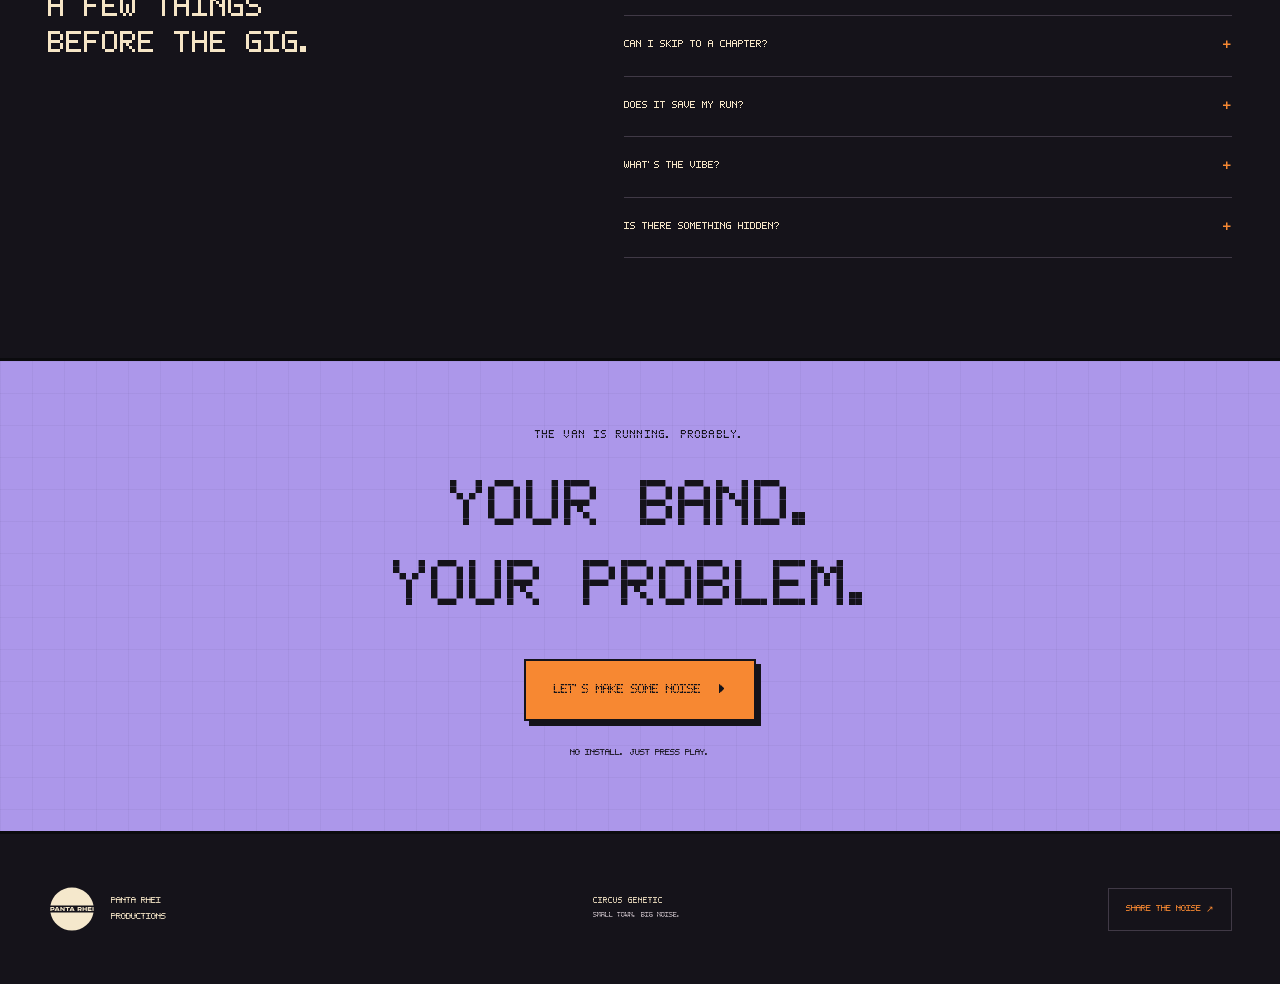
==== commit e44bb246: "Add files via upload" ====
--- a/index.html
+++ b/index.html
@@ -1,11 +1,91 @@
 <!doctype html>
-<html lang="en"><head><meta charset="utf-8"><meta name="viewport" content="width=device-width,initial-scale=1"><meta name="theme-color" content="#11120e"><title>Circus Genetic | Small Town, Big Noise</title><meta name="description" content="A playable band-origin demo. Three friends, one small town, six reasons to quit. Turn it up anyway."><link rel="stylesheet" href="styles.css"><link rel="icon" type="image/png" data-embedded-href="assets/app-icon.png"></head><body><header><div class="brand">CIRCUS<br>GENETIC<small>THE GAME</small></div><div class="headright"><span class="tag">● PIXEL NIGHT / 004</span><button class="plain" id="audioToggle" aria-label="Toggle music">♫ MUSIC ON</button><button class="plain" id="full">⛶ FULLSCREEN</button></div></header><main class="shell"><div class="eyebrow"><span>SMALL TOWN. BIG NOISE.</span><span>AN ORIGINAL BAND SURVIVAL GAME</span></div><div class="cabinet" id="cabinet">
-<section class="screen gate active" id="gate"><img id="ampArt" data-embedded-src="assets/amp-power.png" alt="Pixel-art guitar amp controls, Circus Genetic the Game sticker, beer, smoking ashtray, and pedals"><canvas id="ampAmbient" width="640" height="420" aria-hidden="true"></canvas><button id="power" class="ampSwitch" aria-label="Power on"><span class="srOnly">POWER ON</span></button></section>
-<section class="screen boot" id="boot"><canvas id="productionBoot" width="640" height="480" aria-label="Panta Rhei Productions system startup"></canvas></section>
-<section class="screen intro" id="intro"><div><div class="tiny" id="chapter"></div><h2 id="introTitle"></h2><p id="introText"></p><button class="action" id="nextIntro">CONTINUE →</button></div><button class="skip" data-title>SKIP TO TITLE →</button></section>
-<section class="screen title" id="title"><img class="art" data-embedded-src="assets/title-v3.png" alt="Circus Genetic 8-bit title screen based on the band's original photo"><div class="titleMotion" aria-hidden="true"><img class="bandBob bobBass" data-embedded-src="assets/title-v3.png" alt=""><img class="bandBob bobGuitar" data-embedded-src="assets/title-v3.png" alt=""><img class="bandBob bobDrum" data-embedded-src="assets/title-v3.png" alt=""><i class="pixelNote n1">♪</i><i class="pixelNote n2">♫</i><i class="pixelNote n3">♪</i><i class="pixelLeaf l1"></i><i class="pixelLeaf l2"></i><i class="pixelLeaf l3"></i></div><div class="titlemenu"><button id="start" class="blink">START NEW BAND</button><button class="secondary" id="chapterMenu">CHAPTER SELECT</button><button class="secondary" id="story">THE STORY</button><button class="secondary" id="how">HOW TO SURVIVE</button></div></section>
-<section class="screen select" id="select"><img class="art" data-embedded-src="assets/select-v3.png" alt="Three band members in pixel art. Select your player."><div class="choices"><button data-player="0">MATT / BASS<small>BASS GUITAR / CROWD CONTROL</small></button><button data-player="1">BRICE / GUITAR + VOCALS<small>GUITAR / SONGWRITING</small></button><button data-player="2">TONY / DRUMS<small>DRUMS / DRUMSTICK STRIKES</small></button></div><button class="skip" data-title style="bottom:22%">← BACK</button></section>
-<section class="screen game" id="game"><img class="art" data-embedded-src="assets/live.webp" alt="The band on stage"><div class="hud"><div class="meter"><label>CASH <span id="cashLabel"></span></label><div><i id="cashBar"></i></div></div><div class="meter"><label>GEAR <span id="gearLabel"></span></label><div><i id="gearBar"></i></div></div><div class="meter"><label>MORALE <span id="moraleLabel"></span></label><div><i id="moraleBar"></i></div></div></div><div class="gamebody" aria-live="polite"><div class="villain" id="villain"></div><h2 id="eventTitle"></h2><p id="eventText"></p><div class="answers" id="answers"></div></div><div class="progress"><span id="gigProgress"></span><span>GIG 01 / THE LOADING DOCK</span></div></section>
-<section class="screen chapters" id="chapters"><canvas id="cdBackground" width="640" height="480" aria-hidden="true"></canvas><canvas id="cdCanvas" width="640" height="480" aria-label="Flip through the old CD bin to choose a chapter"></canvas><button id="cdPrev" class="cdHit" aria-label="Previous chapter CD"></button><button id="cdNext" class="cdHit" aria-label="Next chapter CD"></button><button id="cdPlay" class="cdHit" aria-label="Play selected chapter"></button><button id="cdBack" class="cdHit" aria-label="Back to title"></button><button id="villainSticker" class="cdHit" aria-label="VILLIAN sticker"></button><p id="cdReadout" class="srOnly" role="status">Chapter 1 of 7: Garage Practice</p></section><section class="screen" id="secret"><canvas id="secretCanvas" width="640" height="480" aria-label="Secret track: enter the six-letter password"></canvas><input id="secretCode" type="text" maxlength="6" autocomplete="off" autocapitalize="characters" spellcheck="false" aria-label="Six-letter secret track code"><button id="secretBack" aria-label="Back to CD bin"></button></section><section class="screen" id="action"><canvas id="worldCanvas" width="640" height="420" aria-hidden="true"></canvas><canvas id="actionCanvas" width="640" height="420" aria-label="Side-scrolling stage action and rhythm game"></canvas><div id="actionPanel"><div id="actionKicker"></div><h2 id="actionHeading"></h2><p id="actionDescription"></p><div id="mixerControls" hidden><label>VOCAL GAIN <input type="range" id="gain0" aria-label="Vocal gain" min="0" max="100" value="90"><meter min="0" max="100" low="52" high="68" optimum="60" value="90" id="gainMeter0"></meter></label><label>BASS GAIN <input type="range" id="gain1" aria-label="Bass gain" min="0" max="100" value="8"><meter min="0" max="100" low="37" high="53" optimum="45" value="8" id="gainMeter1"></meter></label><label>DRUM GAIN <input type="range" id="gain2" aria-label="Drum gain" min="0" max="100" value="90"><meter min="0" max="100" low="47" high="63" optimum="55" value="90" id="gainMeter2"></meter></label><p id="mixFeedback">Bring each meter into its green zone.</p></div><div id="ratingControls" hidden><div class="stars"><button data-stars="1" aria-label="Rate 1 stars" aria-pressed="false">1 ★</button><button data-stars="2" aria-label="Rate 2 stars" aria-pressed="false">2 ★</button><button data-stars="3" aria-label="Rate 3 stars" aria-pressed="false">3 ★</button><button data-stars="4" aria-label="Rate 4 stars" aria-pressed="false">4 ★</button><button data-stars="5" aria-label="Rate 5 stars" aria-pressed="false">5 ★</button></div><p id="ratingFeedback"></p></div><button class="action" id="actionNext">BEGIN</button><button class="plain" id="practiceCombat">PRACTICE STAGE COMBAT →</button></div><div class="arcade-controls"><div class="pad"><button data-control="ArrowLeft" aria-label="Move left or left rhythm cue">←</button><button data-control="ArrowDown" aria-label="Move down or down rhythm cue">↓</button><button data-control="ArrowUp" aria-label="Move up or up rhythm cue">↑</button><button data-control="ArrowRight" aria-label="Move right or right rhythm cue">→</button></div><div class="pad"><button data-control="j">J STRIKE</button><button data-control="k">K HEAVY</button><button data-control=" ">SPACE / HIT</button><button data-control="e">E USE</button><button data-control="x" aria-label="Switch band member in Battle of the Bands">X SWITCH</button></div><div class="arcade-tools"><button id="pauseAction">PAUSE / RESUME</button><button id="exitAction">TITLE</button></div></div><p id="actionStatus" role="status">Ready.</p><div id="rhythmReadout">Arrow cues use their own visible timing.</div></section><section class="screen" id="info"><img class="art" data-embedded-src="assets/bonus.webp" alt="Surreal purple desert album-art bonus stage"><div class="report"><div class="tiny" id="infoKicker"></div><h2 id="infoTitle"></h2><p id="infoText"></p><button class="action" id="infoBack">BACK TO TITLE →</button></div></section>
-</div><div class="controls"><span><span class="key">WASD / ARROWS</span> MOVE &nbsp; <span class="key">J</span> INSTRUMENT STRIKE &nbsp; <span class="key">K</span> HEAVY &nbsp; <span class="key">SPACE</span> JUMP / TIMING</span><span><span class="key">M</span> MUSIC &nbsp; <span class="key">ESC</span> TITLE</span></div><footer><div><strong>IT'S A LONG WAY TO THE MIDDLE.</strong><br>Practice. Soundcheck. Stage combat. Amp rescue. Groupie scorecards. Afterparty.</div><div class="volume"><span>♫ VILLAIN'S CLEAR</span><input type="range" id="volume" aria-label="Music volume" min="0" max="1" value="0.6" step=".05"><button class="plain" id="crt">SCANLINES ON</button></div></footer></main><audio id="music" data-embedded-src="assets/villains-clear.mp3" preload="auto" loop></audio><audio id="bonusMusic" data-embedded-src="assets/all-my-friends-are-dead.mp3" preload="none" loop></audio><audio id="partyMusic" data-embedded-src="assets/circus-genetic-dice.mp3" preload="none" loop></audio><audio id="bossMusic" data-embedded-src="assets/circus-get-high.mp3" preload="none" loop></audio><audio id="lossCity" data-embedded-src="assets/boss-loss-city.wav" preload="none" loop></audio><audio id="niceVoice" data-embedded-src="assets/boss-nice.wav" preload="auto"></audio>
-<script src="scripts/game-01.js"></script><script src="scripts/game-02.js"></script><script src="scripts/game-03.js"></script><script src="scripts/game-04.js"></script><script src="scripts/game-05.js"></script><script src="scripts/game-06.js"></script><script src="scripts/game-07.js"></script><script src="scripts/game-08.js"></script><script src="scripts/game-09.js"></script><script src="scripts/game-10.js"></script><script src="scripts/game-11.js"></script><script src="scripts/game-12.js"></script><script src="scripts/game-13.js"></script><script src="scripts/game-14.js"></script><script src="scripts/game-15.js"></script><script src="scripts/game-16.js"></script><script src="scripts/game-17.js"></script></body></html>
+<html lang="en">
+<head>
+  <meta charset="utf-8">
+  <meta name="viewport" content="width=device-width, initial-scale=1">
+  <meta name="theme-color" content="#15131a">
+  <title>Circus Genetic — Small Town. Big Noise.</title>
+  <meta name="description" content="Start a band. Survive the gig. Circus Genetic is an 8-bit band survival game with side-scrolling fights, rhythm challenges, questionable parties, and one massive Battle of the Bands.">
+  <meta property="og:type" content="website">
+  <meta property="og:title" content="Circus Genetic — Small Town. Big Noise.">
+  <meta property="og:description" content="Three bandmates. Seven chapters. One very bad night for the equipment. Play the 8-bit band survival game in your browser.">
+  <link rel="icon" href="assets/app-icon.png" type="image/png">
+  <link rel="stylesheet" href="website/site.css">
+  <script src="website/site.js" defer></script>
+</head>
+<body>
+  <a class="skip" href="#main">Skip to main content</a>
+  <header class="nav-wrap">
+    <nav class="nav page-width" aria-label="Main navigation">
+      <a class="wordmark" href="#top" aria-label="Circus Genetic home"><img src="assets/app-icon.png" width="48" height="48" alt=""><span>CIRCUS<br>GENETIC<small>THE GAME</small></span></a>
+      <button class="menu-toggle" aria-expanded="false" aria-controls="nav-links">MENU <span aria-hidden="true">+</span></button>
+      <div class="nav-links" id="nav-links"><a href="#band">THE BAND</a><a href="#chapters">THE NIGHT</a><a href="#controls">HOW TO PLAY</a><a class="button small" href="game.html">PLAY NOW <span aria-hidden="true">↗</span></a></div>
+    </nav>
+  </header>
+  <main id="main">
+    <section class="hero page-width" id="top">
+      <div class="hero-copy">
+        <p class="eyebrow"><span class="led" aria-hidden="true"></span> PANTA RHEI PRODUCTIONS PRESENTS</p>
+        <h1>CIRCUS<br><span>GENETIC</span></h1>
+        <p class="hero-tagline">SMALL TOWN.<br>BIG NOISE.</p>
+        <p class="hero-description">Start a band. Survive the gig.<br>Keep the beer off the equipment.</p>
+        <div class="hero-actions"><a class="button" href="game.html"><span class="play-arrow" aria-hidden="true">▶</span> START THE GAME</a><a class="text-link" href="#chapters">CHECK THE SETLIST <span aria-hidden="true">↓</span></a></div>
+        <p class="play-note">PLAY IN YOUR BROWSER · DESKTOP + KEYBOARD</p>
+      </div>
+      <div class="hero-cabinet">
+        <div class="cabinet-top"><span><i class="led" aria-hidden="true"></i> NOISE MACHINE / 001</span><span>8-BIT</span></div>
+        <a class="title-art" href="game.html" aria-label="Play Circus Genetic"><img src="assets/title-v3.webp" width="1448" height="1086" alt="8-bit Matt, Brice, and Tony outside a graffiti-covered wall reading Circus Genetic"><span class="screen-scan" aria-hidden="true"></span></a>
+        <div class="cabinet-bottom"><span class="equalizer" aria-hidden="true"><i></i><i></i><i></i><i></i><i></i><i></i><i></i></span><span>THREE FRIENDS. ZERO ROADIES.</span><span class="volume">VOL. 11</span></div>
+        <span class="sticker">LOCAL BAND.<br>GLOBAL PROBLEMS.</span>
+      </div>
+    </section>
+    <div class="gig-strip"><div class="page-width"><span>RIFFS</span><b aria-hidden="true">✦</b><span>RHYTHM</span><b aria-hidden="true">✦</b><span>BAR-ROOM BRAWLS</span><b aria-hidden="true">✦</b><span>VERY EXPENSIVE SPILLS</span></div></div>
+    <section class="intro page-width">
+      <p class="eyebrow">A BAND SURVIVAL GAME</p>
+      <h2>THE GIG IS THE<br>EASY PART.<span class="purple"> ALLEGEDLY.</span></h2>
+      <div class="intro-bottom"><p>Bad promoters. Shitty stages. Drunk fans with terrible aim. Get Circus Genetic from the practice room to the last band standing in a night of side-scrolling action and on-beat chaos.</p><div class="facts"><span><strong>03</strong> BANDMATES</span><span><strong>07</strong> CHAPTERS</span><span><strong>30</strong> FINAL-BATTLE RIVALS</span></div></div>
+    </section>
+    <section class="band-section" id="band">
+      <div class="page-width">
+        <div class="section-heading"><div><p class="eyebrow">CHOOSE YOUR PLAYER</p><h2>MEET THE BAND.</h2></div><p>Pick your instrument.<br>It doubles as conflict resolution.</p></div>
+        <div class="band-machine">
+          <div class="player-portrait"><div class="portrait-grid" aria-hidden="true"></div><span class="portrait-label" id="player-number">PLAYER 01</span><div class="sprite" id="band-sprite" aria-hidden="true"></div><div class="floor-line" aria-hidden="true"></div><span class="portrait-caption">READY TO MAKE SOME NOISE</span></div>
+          <div class="player-info">
+            <div class="player-buttons" role="group" aria-label="Choose a band member"><button class="selected" type="button" data-player="0" aria-pressed="true">01 MATT</button><button type="button" data-player="1" aria-pressed="false">02 BRICE</button><button type="button" data-player="2" aria-pressed="false">03 TONY</button></div>
+            <div class="player-details" aria-live="polite"><p class="eyebrow" id="player-role">BASS GUITAR</p><h3 id="player-name">MATT</h3><p id="player-copy">Four strings. One low-end problem solver. Bring the bass to practice, the stage, and the middle of a bar fight.</p><div class="instrument-line"><span>LOADOUT</span><strong id="player-loadout">BASS GUITAR</strong></div></div>
+            <p class="band-tip"><span aria-hidden="true">✦</span> In the final battle, press <kbd>X</kbd> to switch between all three.</p>
+          </div>
+        </div>
+      </div>
+    </section>
+    <section class="chapters-section page-width" id="chapters">
+      <div class="section-heading"><div><p class="eyebrow">TONIGHT'S SETLIST</p><h2>FROM GARAGE<br>TO GLORY. MAYBE.</h2></div><p>Seven chapters.<br>No sensible decisions.</p></div>
+      <div class="chapter-browser">
+        <div class="chapter-list" role="group" aria-label="Browse chapters">
+          <button type="button" data-chapter="0" class="selected" aria-pressed="true"><span>01</span><strong>PRACTICE</strong><i aria-hidden="true">↗</i></button>
+          <button type="button" data-chapter="1" aria-pressed="false"><span>02</span><strong>SOUND CHECK</strong><i aria-hidden="true">↗</i></button>
+          <button type="button" data-chapter="2" aria-pressed="false"><span>03</span><strong>THE SHOW</strong><i aria-hidden="true">↗</i></button>
+          <button type="button" data-chapter="3" aria-pressed="false"><span>04</span><strong>THE AMP BLEW</strong><i aria-hidden="true">↗</i></button>
+          <button type="button" data-chapter="4" aria-pressed="false"><span>05</span><strong>GROUPIE SCORECARD</strong><i aria-hidden="true">↗</i></button>
+          <button type="button" data-chapter="5" aria-pressed="false"><span>06</span><strong>AFTER PARTY</strong><i aria-hidden="true">↗</i></button>
+          <button type="button" data-chapter="6" aria-pressed="false"><span>07</span><strong>BATTLE OF THE BANDS</strong><i aria-hidden="true">↗</i></button>
+        </div>
+        <div class="chapter-preview"><div class="cd-sleeve"><img id="chapter-art" src="assets/chapter-practice.webp" width="448" height="448" loading="lazy" alt="8-bit rehearsal room with a drum kit, guitars, and amps"><span class="cd-label" id="chapter-counter">TRACK 01 / 07</span></div><div class="chapter-info" aria-live="polite"><p class="eyebrow" id="chapter-type">RHYTHM / GARAGE REHEARSAL</p><h3 id="chapter-name">PRACTICE</h3><p id="chapter-copy">Match the graffiti arrows on the beat. Your roommate and Tony's blue heeler are already feeling it. Try to catch up.</p></div><p class="chapter-note">Browse here. Pick a chapter from the CD bin inside the game.</p></div>
+      </div>
+    </section>
+    <section class="showcase-section">
+      <div class="page-width"><div class="section-heading"><div><p class="eyebrow">ALL PIXELS. ALL PROBLEMS.</p><h2>TURN IT UP.<br>THROW DOWN.</h2></div><p>Original band music.<br>Gloriously bad circumstances.</p></div>
+        <div class="art-gallery"><figure><img src="assets/live.webp" width="1448" height="1086" loading="lazy" alt="Pixel-art Circus Genetic playing a dive-bar stage"><figcaption><span>01 / ON STAGE</span><strong>HIT THE NOTES. HOLD THE STAGE.</strong></figcaption></figure><figure><img src="assets/amp-power.webp" width="1448" height="1086" loading="lazy" alt="Pixel-art amp, beer, pedals, and smoking ashtray"><figcaption><span>02 / BEFORE THE FIRST NOTE</span><strong>EVERY GREAT NIGHT STARTS AT 11.</strong></figcaption></figure></div>
+      </div>
+    </section>
+    <section class="controls-section page-width" id="controls">
+      <div class="section-heading"><div><p class="eyebrow">READ THIS BEFORE BREAKING THINGS</p><h2>KNOW YOUR KEYS.</h2></div><p>Keyboard recommended.<br>Coordination negotiable.</p></div>
+      <div class="control-columns"><div class="control-panel"><h3><span>01</span> ON THE FLOOR</h3><dl><div><dt><kbd>W</kbd><kbd>A</kbd><kbd>S</kbd><kbd>D</kbd> / ARROWS</dt><dd>Move</dd></div><div><dt><kbd>J</kbd> <kbd>K</kbd> <kbd>L</kbd></dt><dd>Strike / Heavy / Dash</dd></div><div><dt><kbd>SPACE</kbd></dt><dd>Jump</dd></div><div><dt><kbd>E</kbd></dt><dd>Interact / Confirm</dd></div><div><dt><kbd>X</kbd></dt><dd>Switch musician in the final battle</dd></div></dl></div>
+        <div class="control-panel"><h3><span>02</span> ON THE BEAT</h3><dl><div><dt><kbd>←</kbd><kbd>↓</kbd><kbd>↑</kbd><kbd>→</kbd></dt><dd>Match the incoming arrows</dd></div><div><dt><kbd>A</kbd><kbd>S</kbd><kbd>D</kbd><kbd>F</kbd></dt><dd>Alternate rhythm keys, left to right</dd></div><div><dt><kbd>SPACE</kbd></dt><dd>Release your party-game shot</dd></div><div><dt><kbd>P</kbd> / <kbd>M</kbd></dt><dd>Pause / Toggle music</dd></div></dl><p>Beer Pong: aim left/right. Blowin' O's: aim up/down. Hit Space when direction and power line up.</p></div></div>
+    </section>
+    <section class="faq-section page-width" id="faq"><div><p class="eyebrow">LINER NOTES</p><h2>A FEW THINGS<br>BEFORE THE GIG.</h2></div><div class="faq-list"><details><summary>DO I NEED TO INSTALL ANYTHING?</summary><p>No. The web edition runs in your browser. For the full controls, use a desktop or laptop with a keyboard. Click the amp's power button to start and enable audio.</p></details><details><summary>CAN I SKIP TO A CHAPTER?</summary><p>Yes. Use Chapter Select on the game's title screen, flip through the CD bin, and choose your player. A perfect full-night run starts with Start New Band.</p></details><details><summary>DOES IT SAVE MY RUN?</summary><p>This edition has no mid-level Save/Load. Closing or reloading the game does not preserve a run in progress. Chapter Select lets you revisit sections.</p></details><details><summary>WHAT'S THE VIBE?</summary><p>Strong language, cartoon violence, suggestive humor, alcohol, and smoking/cannabis references. In other words: probably not the game for the kindergarten fundraiser.</p></details><details><summary>IS THERE SOMETHING HIDDEN?</summary><p>Some records have a secret track. Some boxes have a clue.</p><blockquote>Its home keeps moving, but its center has no corners.</blockquote></details></div></section>
+    <section class="final-cta"><div class="page-width"><p class="eyebrow">THE VAN IS RUNNING. PROBABLY.</p><h2>YOUR BAND.<br>YOUR PROBLEM.</h2><a class="button" href="game.html">LET'S MAKE SOME NOISE <span aria-hidden="true">▶</span></a><p>NO INSTALL. JUST PRESS PLAY.</p></div></section>
+  </main>
+  <footer class="footer page-width"><a class="production-brand" href="#top"><img src="assets/panta-rhei-logo.svg" width="48" height="48" alt="Panta Rhei"><span>PANTA RHEI<br>PRODUCTIONS</span></a><p>CIRCUS GENETIC<br><span>SMALL TOWN. BIG NOISE.</span></p><button class="share-button" type="button" id="share-button">SHARE THE NOISE <span aria-hidden="true">↗</span></button><span class="sr-only" id="share-status" role="status"></span></footer>
+</body>
+</html>
--- a/website/site.css
+++ b/website/site.css
@@ -0,0 +1,8 @@
+@font-face{font-family:CGPixel;src:url('../assets/cg-pixel.ttf') format('truetype');font-display:swap}
+:root{--ink:#15131a;--paper:#f5e5c6;--orange:#f78832;--purple:#ac97ea;--muted:#bdb3ba;--line:#403946;--pixel:CGPixel,'Courier New',monospace}
+*{box-sizing:border-box}html{scroll-behavior:smooth;scroll-padding-top:95px}body{margin:0;background:var(--ink);color:var(--paper);font:16px/1.65 'Courier New',monospace}button,a{-webkit-tap-highlight-color:transparent}button{font:inherit}a{color:inherit;text-decoration:none}button{cursor:pointer}img{max-width:100%;height:auto;image-rendering:pixelated;display:block}h1,h2,h3,p,figure{margin:0}h1,h2,h3,.eyebrow,.button,.wordmark,.nav-links,.play-note,.gig-strip,.facts,.portrait-label,.portrait-caption,.player-buttons,.chapter-list,.cd-label,.chapter-note,.cabinet-top,.cabinet-bottom,.sticker,.control-panel h3,.faq-list summary,.footer,.final-cta>div>p:last-child,.art-gallery figcaption{font-family:var(--pixel)}h1,h2,h3{font-weight:400;line-height:1.17}h2{font-size:clamp(26px,3.3vw,44px)}button:focus-visible,a:focus-visible,summary:focus-visible{outline:3px solid var(--orange);outline-offset:6px}.page-width{max-width:1280px;width:calc(100% - 96px);margin-inline:auto}.eyebrow{font-size:11px;letter-spacing:1.1px;line-height:1.7}.purple{color:var(--purple)}.sr-only,.skip:not(:focus){position:absolute;width:1px;height:1px;clip-path:inset(50%);overflow:hidden;white-space:nowrap}.skip:focus{position:fixed;top:8px;left:8px;z-index:100;background:var(--orange);color:var(--ink);padding:12px}.nav-wrap{border-bottom:1px solid var(--line);background:var(--ink);position:relative;z-index:20}.nav{display:flex;align-items:center;justify-content:space-between;min-height:96px;gap:24px}.wordmark{display:flex;align-items:center;gap:12px;font-size:13px;line-height:1.35}.wordmark img{width:49px}.wordmark small{display:block;font-size:7px;color:var(--orange);letter-spacing:3px;margin-top:3px}.nav-links{display:flex;align-items:center;gap:32px;font-size:9px}.nav-links>a:not(.button):hover{color:var(--orange)}.button{display:inline-flex;justify-content:center;align-items:center;gap:18px;background:var(--orange);border:2px solid var(--ink);box-shadow:4px 4px 0 var(--paper);color:var(--ink);padding:18px 22px;font-size:12px;line-height:1.5;transition:transform .15s,box-shadow .15s}.button:hover{transform:translate(-2px,-2px);box-shadow:6px 6px 0 var(--paper)}.button:active{transform:translate(3px,3px);box-shadow:1px 1px 0 var(--paper)}.button.small{padding:12px 16px;font-size:9px}.menu-toggle{display:none}.hero{display:grid;grid-template-columns:.88fr 1.12fr;gap:40px;align-items:center;padding-block:78px 95px}.hero-copy{position:relative;z-index:2}.hero .eyebrow{font-size:9px;letter-spacing:.7px;display:flex;gap:9px;align-items:center;margin-bottom:26px}.led{display:inline-block;width:7px;height:7px;background:var(--orange);box-shadow:0 0 0 3px #f788321c;flex-shrink:0;animation:signal 2.4s steps(1) infinite}h1{font-size:clamp(38px,4.7vw,66px);letter-spacing:-2px;text-shadow:4px 4px 0 #5a2f21;line-height:1.1}h1 span{color:var(--orange)}.hero-tagline{font-family:var(--pixel);font-size:22px;line-height:1.5;margin-top:26px}.hero-description{color:var(--muted);margin-top:18px;line-height:1.7;font-size:16px}.hero-actions{display:flex;align-items:flex-start;flex-direction:column;gap:22px;margin-top:30px}.text-link{font:10px var(--pixel);line-height:1.6;border-bottom:1px solid var(--muted);padding-bottom:4px}.text-link span{color:var(--orange);margin-left:6px}.play-note{color:var(--muted);font-size:8px;line-height:1.7;margin-top:25px;letter-spacing:.2px}.hero-cabinet{position:relative;padding:10px;background:#28232c;border:2px solid #655566;box-shadow:10px 10px 0 #08080a}.cabinet-top,.cabinet-bottom{display:flex;align-items:center;justify-content:space-between;gap:14px;font-size:8px;padding:14px 8px;line-height:1.5}.cabinet-top{color:var(--muted);padding-top:5px}.cabinet-top>span:first-child{display:flex;align-items:center;gap:8px}.cabinet-top .led{width:5px;height:5px}.title-art{display:block;position:relative;border:3px solid #050507;overflow:hidden}.title-art img{width:100%}.screen-scan{position:absolute;inset:0;pointer-events:none;background:repeating-linear-gradient(0deg,#0002 0px,#0002 1px,transparent 1px,transparent 4px)}.cabinet-bottom{padding-bottom:2px;font-size:7px}.volume{color:var(--orange)}.equalizer{display:flex;align-items:flex-end;gap:3px;height:24px}.equalizer i{display:block;width:4px;height:100%;background:var(--orange);transform-origin:bottom;animation:eq 1s steps(4) infinite}.equalizer i:nth-child(2n){animation-delay:-.5s;height:60%}.equalizer i:nth-child(3n){animation-delay:-.2s;height:85%}.sticker{position:absolute;bottom:-30px;right:20px;transform:rotate(-6deg);background:var(--purple);color:var(--ink);font-size:9px;line-height:1.7;padding:13px 18px;border:2px solid #15131a;box-shadow:3px 3px 0 #000}.gig-strip{background:var(--orange);color:var(--ink);padding:19px 0;font-size:12px;border-block:3px solid #0b0b0e}.gig-strip>div{display:flex;align-items:center;justify-content:space-between;gap:18px}.gig-strip b{font-size:20px;font-weight:400}.intro{padding-block:88px 96px}.intro h2{margin-top:22px;max-width:930px;font-size:clamp(30px,4.1vw,53px)}.intro-bottom{display:grid;grid-template-columns:1fr 1fr;gap:70px;align-items:end;margin-top:30px}.intro-bottom p{max-width:580px;color:var(--muted);font-size:17px}.facts{display:flex;justify-content:space-between;gap:20px;line-height:1.8;font-size:8px}.facts span{display:flex;flex-direction:column}.facts strong{font-size:44px;font-weight:400;color:var(--orange);line-height:1.3}.band-section{background:var(--paper);color:var(--ink);padding-block:78px 88px}.section-heading{display:flex;align-items:flex-end;justify-content:space-between;gap:35px;margin-bottom:35px}.section-heading h2{margin-top:16px}.section-heading>p{font-size:15px;line-height:1.6;text-align:right;color:var(--muted)}.band-section .section-heading>p{color:#635865}.band-machine{display:grid;grid-template-columns:.9fr 1.1fr;border:3px solid var(--ink);background:#e5d5b7;box-shadow:7px 7px 0 #c6b596}.player-portrait{position:relative;min-height:410px;display:flex;align-items:flex-end;justify-content:center;overflow:hidden;background:var(--purple);border-right:3px solid var(--ink);padding-bottom:60px}.portrait-grid{position:absolute;inset:0;background-image:linear-gradient(#15131a16 1px,transparent 1px),linear-gradient(90deg,#15131a16 1px,transparent 1px);background-size:32px 32px}.portrait-label{position:absolute;top:23px;left:23px;font-size:10px}.sprite{position:relative;width:256px;height:256px;background-image:url('../assets/band-walk-clean.webp');background-size:2048px 768px;background-position:0 0;image-rendering:pixelated;animation:walk .85s steps(8) infinite;z-index:1}.floor-line{position:absolute;height:3px;background:var(--ink);bottom:60px;left:25px;right:25px}.portrait-caption{position:absolute;bottom:22px;font-size:9px;line-height:1.5;text-align:center}.player-info{padding:28px 35px;display:flex;flex-direction:column}.player-buttons{display:flex;gap:6px;flex-wrap:wrap}.player-buttons button{font:9px/1.5 var(--pixel);padding:12px;border:2px solid var(--ink);background:transparent;color:var(--ink);box-shadow:2px 2px 0 #b3a287}.player-buttons button:hover{background:#d4c2a1}.player-buttons button.selected{color:var(--paper);background:var(--ink)}.player-details{padding-top:34px}.player-details>.eyebrow{color:#6c467d;font-size:10px}.player-details h3{font-size:48px;margin-block:9px 13px}.player-details>p:last-of-type{max-width:440px;font-size:17px}.instrument-line{display:flex;justify-content:space-between;gap:20px;border-block:1px solid #baa88a;margin-top:24px;padding-block:13px;font:9px/1.6 var(--pixel)}.instrument-line strong{font-weight:400}.band-tip{font-size:13px;margin-top:auto;padding-top:24px}.band-tip>span{color:#6c467d}kbd{display:inline-block;min-width:24px;text-align:center;font:12px/1.5 var(--pixel);padding:3px 4px;border:1px solid currentColor;box-shadow:0 2px 0 currentColor;margin:3px 2px 5px 0;vertical-align:middle}.band-tip kbd{font-size:9px;min-width:20px}.chapters-section{padding-block:90px}.chapter-browser{display:grid;grid-template-columns:1.05fr .95fr;gap:65px;border-top:1px solid var(--line);padding-top:35px}.chapter-list{align-self:start}.chapter-list button{width:100%;display:grid;grid-template-columns:28px 1fr 20px;gap:20px;align-items:center;text-align:left;padding:24px 18px;border:0;border-bottom:1px solid var(--line);background:transparent;color:var(--paper);font:12px/1.5 var(--pixel);min-height:75px}.chapter-list button>span{color:var(--orange);font-size:9px}.chapter-list strong{font-weight:400}.chapter-list i{font-style:normal;color:var(--orange)}.chapter-list button:hover{background:#28222f}.chapter-list button.selected{background:var(--orange);color:var(--ink);box-shadow:4px 4px 0 var(--purple)}.chapter-list button.selected>span,.chapter-list button.selected>i{color:var(--ink)}.chapter-preview{max-width:450px;width:100%;margin-inline:auto}.cd-sleeve{position:relative;padding:8px;background:#302937;border:1px solid #675774;box-shadow:7px 7px 0 #080709}.cd-sleeve img{width:100%;aspect-ratio:1;object-fit:cover}.cd-label{position:absolute;bottom:22px;left:20px;font-size:9px;background:var(--paper);color:var(--ink);padding:9px 12px;transform:rotate(-3deg);border:2px solid var(--ink)}.chapter-info{padding-top:25px}.chapter-info .eyebrow{color:var(--orange);font-size:9px}.chapter-info h3{font-size:23px;margin-top:10px}.chapter-info>p:last-child{margin-top:13px;color:var(--muted);min-height:82px;font-size:16px}.chapter-note{color:#9a8da1;font-size:8px;line-height:1.9;border-top:1px solid var(--line);padding-top:16px;margin-top:20px}.showcase-section{padding-block:75px 85px;background:#25202e;border-block:1px solid var(--line)}.art-gallery{display:grid;grid-template-columns:1fr 1fr;gap:28px}.art-gallery figure{background:var(--ink);border:2px solid #786581;box-shadow:5px 5px 0 #110e16}.art-gallery img{width:100%;aspect-ratio:4/3;object-fit:cover}.art-gallery figcaption{padding:20px 22px;line-height:1.7}.art-gallery figcaption span{display:block;font-size:8px;color:var(--purple);margin-bottom:8px}.art-gallery figcaption strong{font-size:10px;font-weight:400}.controls-section{padding-block:90px}.control-columns{display:grid;grid-template-columns:1fr 1fr;gap:30px}.control-panel{border:1px solid var(--line);padding:27px 28px;background:#1d1922}.control-panel h3{font-size:14px;padding-bottom:22px;border-bottom:1px solid var(--line)}.control-panel h3 span{color:var(--orange);margin-right:10px}.control-panel dl{margin:0}.control-panel dl>div{display:flex;align-items:center;justify-content:space-between;gap:20px;border-bottom:1px solid #302a35;padding:14px 0;min-height:66px}.control-panel dt{font:9px/1.8 var(--pixel);flex-shrink:0}.control-panel dd{font-size:14px;text-align:right;margin:0;color:var(--muted)}.control-panel>p{font-size:14px;color:var(--muted);margin-top:20px}.faq-section{display:grid;grid-template-columns:1fr 1.2fr;gap:70px;padding-block:0 100px}.faq-section h2{font-size:30px;margin-top:18px}.faq-list{border-top:1px solid var(--line)}.faq-list details{border-bottom:1px solid var(--line);padding-block:20px}.faq-list summary{display:flex;gap:20px;justify-content:space-between;list-style:none;cursor:pointer;font-size:10px;line-height:1.8}.faq-list summary::-webkit-details-marker{display:none}.faq-list summary::after{content:'+';color:var(--orange);font-size:15px;line-height:1.3}.faq-list details[open] summary::after{content:'−'}.faq-list p{font-size:15px;color:var(--muted);padding-top:15px}.faq-list blockquote{font-size:14px;border-left:3px solid var(--purple);margin:15px 0 0;padding:3px 0 3px 18px;color:var(--purple)}.final-cta{background:var(--purple);color:var(--ink);text-align:center;border-block:3px solid #0b0b0e;padding-block:65px 70px;background-image:linear-gradient(#15131a0a 1px,transparent 1px),linear-gradient(90deg,#15131a0a 1px,transparent 1px);background-size:32px 32px}.final-cta h2{font-size:clamp(32px,5vw,64px);margin-block:24px 30px;line-height:1.25}.final-cta .button{box-shadow:5px 5px 0 var(--ink);padding:20px 28px}.final-cta>div>p:last-child{font-size:9px;margin-top:25px;line-height:1.7}.footer{display:flex;align-items:center;justify-content:space-between;gap:30px;min-height:150px;font-size:9px;line-height:1.8}.production-brand{display:flex;gap:15px;align-items:center}.production-brand img{width:48px;filter:invert(91%) sepia(15%) saturate(486%) hue-rotate(338deg) brightness(104%) contrast(92%)}.footer>p{font-size:8px}.footer>p>span{color:var(--muted);font-size:7px}.share-button{background:transparent;color:var(--orange);border:1px solid var(--line);padding:13px 17px;font:9px/1.7 var(--pixel)}.share-button:hover{border-color:var(--orange)}
+@keyframes signal{0%,85%{opacity:1}86%,100%{opacity:.35}}@keyframes eq{0%,100%{transform:scaleY(.35)}30%{transform:scaleY(.9)}60%{transform:scaleY(.55)}@keyframes walk{to{background-position-x:-2048px}}
+@media(min-width:1450px){.hero{padding-block:90px 105px}}
+@media(max-width:1100px){.page-width{width:calc(100% - 56px)}.nav-links{gap:22px;font-size:8px}.hero{gap:28px;padding-block:60px 80px}h1{font-size:43px}.hero-tagline{font-size:18px}.hero .eyebrow{font-size:8px}.hero-actions .button{font-size:10px}.gig-strip{font-size:9px}.intro-bottom{gap:35px}.facts strong{font-size:36px}.facts{font-size:7px}.band-machine{grid-template-columns:.9fr 1.1fr}.player-info{padding:25px}.player-buttons button{font-size:8px;padding:10px}.chapter-browser{gap:35px}.chapter-list button{font-size:10px;gap:14px}.control-panel{padding:22px 18px}.control-panel dl>div{gap:12px}.control-panel dd{font-size:12px}.control-panel dt{font-size:8px}.control-panel kbd{font-size:10px;min-width:20px}.faq-section{gap:30px}.cabinet-bottom{font-size:6px}.sticker{font-size:8px;right:8px}}
+@media(max-width:780px){html{scroll-padding-top:20px}.page-width{width:calc(100% - 36px)}.nav{min-height:80px}.wordmark{font-size:11px}.wordmark img{width:41px}.wordmark small{font-size:6px}.menu-toggle{display:block;background:transparent;color:var(--paper);padding:10px 0 10px 16px;border:0;font:10px var(--pixel)}.menu-toggle span{color:var(--orange);margin-left:10px}.nav-links{display:none;position:absolute;left:0;right:0;top:80px;padding:24px;background:var(--ink);border-bottom:2px solid var(--orange);flex-wrap:wrap;gap:24px}.nav-links.open{display:flex}.nav-links>a{font-size:9px}.hero{grid-template-columns:1fr;padding-block:40px 65px;gap:40px}.hero-copy{text-align:center}.hero .eyebrow{justify-content:center;font-size:8px;margin-bottom:22px}h1{font-size:clamp(38px,8.4vw,60px);letter-spacing:-1px}.hero-tagline{font-size:18px;line-height:1.4;margin-top:18px}.hero-tagline br{display:none}.hero-description{font-size:15px;margin-top:16px}.hero-actions{align-items:center;gap:20px;margin-top:24px}.hero-actions .button{font-size:11px}.play-note{margin-top:20px;font-size:7px}.hero-cabinet{max-width:590px;margin-inline:auto;width:100%}.cabinet-top{font-size:7px}.cabinet-bottom{font-size:7px}.sticker{font-size:8px;bottom:-26px;right:12px}.gig-strip{font-size:8px;padding-block:16px}.gig-strip>div{justify-content:center;gap:12px;flex-wrap:wrap}.gig-strip b{font-size:14px}.intro{padding-block:55px 60px}.intro h2{font-size:clamp(26px,5.5vw,40px);margin-top:18px}.intro-bottom{grid-template-columns:1fr;gap:30px;margin-top:23px}.intro-bottom p{font-size:16px}.facts{max-width:520px;font-size:8px;justify-content:space-between}.facts strong{font-size:36px}.band-section{padding-block:50px 60px}.section-heading{align-items:flex-start;gap:22px}.section-heading h2{font-size:28px}.section-heading>p{display:none}.band-machine{grid-template-columns:1fr}.player-portrait{min-height:325px;border-right:0;border-bottom:3px solid var(--ink);padding-bottom:43px}.sprite{width:256px;height:256px}.portrait-label{font-size:8px;top:18px;left:18px}.floor-line{bottom:43px}.portrait-caption{bottom:12px;font-size:8px}.player-info{padding:25px}.player-buttons button{padding:12px;font-size:9px;flex:1}.player-details{padding-top:25px}.player-details h3{font-size:40px}.player-details>p:last-of-type{font-size:16px;max-width:none}.band-tip{font-size:12px}.chapters-section{padding-block:60px}.chapter-browser{grid-template-columns:1fr;gap:30px;padding-top:20px}.chapter-list button{font-size:10px;min-height:61px;padding:18px 14px}.chapter-preview{max-width:500px}.chapter-info h3{font-size:22px}.chapter-info>p:last-child{min-height:0}.showcase-section{padding-block:50px 60px}.art-gallery{grid-template-columns:1fr;gap:27px}.art-gallery figcaption{padding:18px}.controls-section{padding-block:60px}.control-columns{grid-template-columns:1fr;gap:22px}.control-panel{padding:24px}.control-panel h3{font-size:12px}.control-panel dl>div{gap:15px}.control-panel dt{font-size:8px}.control-panel dd{font-size:13px}.control-panel kbd{font-size:11px;min-width:23px}.faq-section{grid-template-columns:1fr;gap:28px;padding-bottom:60px}.faq-section h2{font-size:27px}.faq-list summary{font-size:9px}.faq-list p{font-size:14px}.final-cta{padding-block:50px}.final-cta h2{font-size:clamp(28px,7vw,48px)}.final-cta .button{font-size:10px;padding:18px}.final-cta .eyebrow{font-size:9px}.final-cta>div>p:last-child{font-size:7px}.footer{flex-wrap:wrap;justify-content:space-between;padding-block:30px;font-size:8px;gap:24px}.footer>p{font-size:7px}.share-button{width:100%;font-size:9px}.production-brand img{width:40px}.production-brand{gap:10px}}
+@media(prefers-reduced-motion:reduce){html{scroll-behavior:auto}*,*::before,*::after{animation:none!important;transition:none!important}}
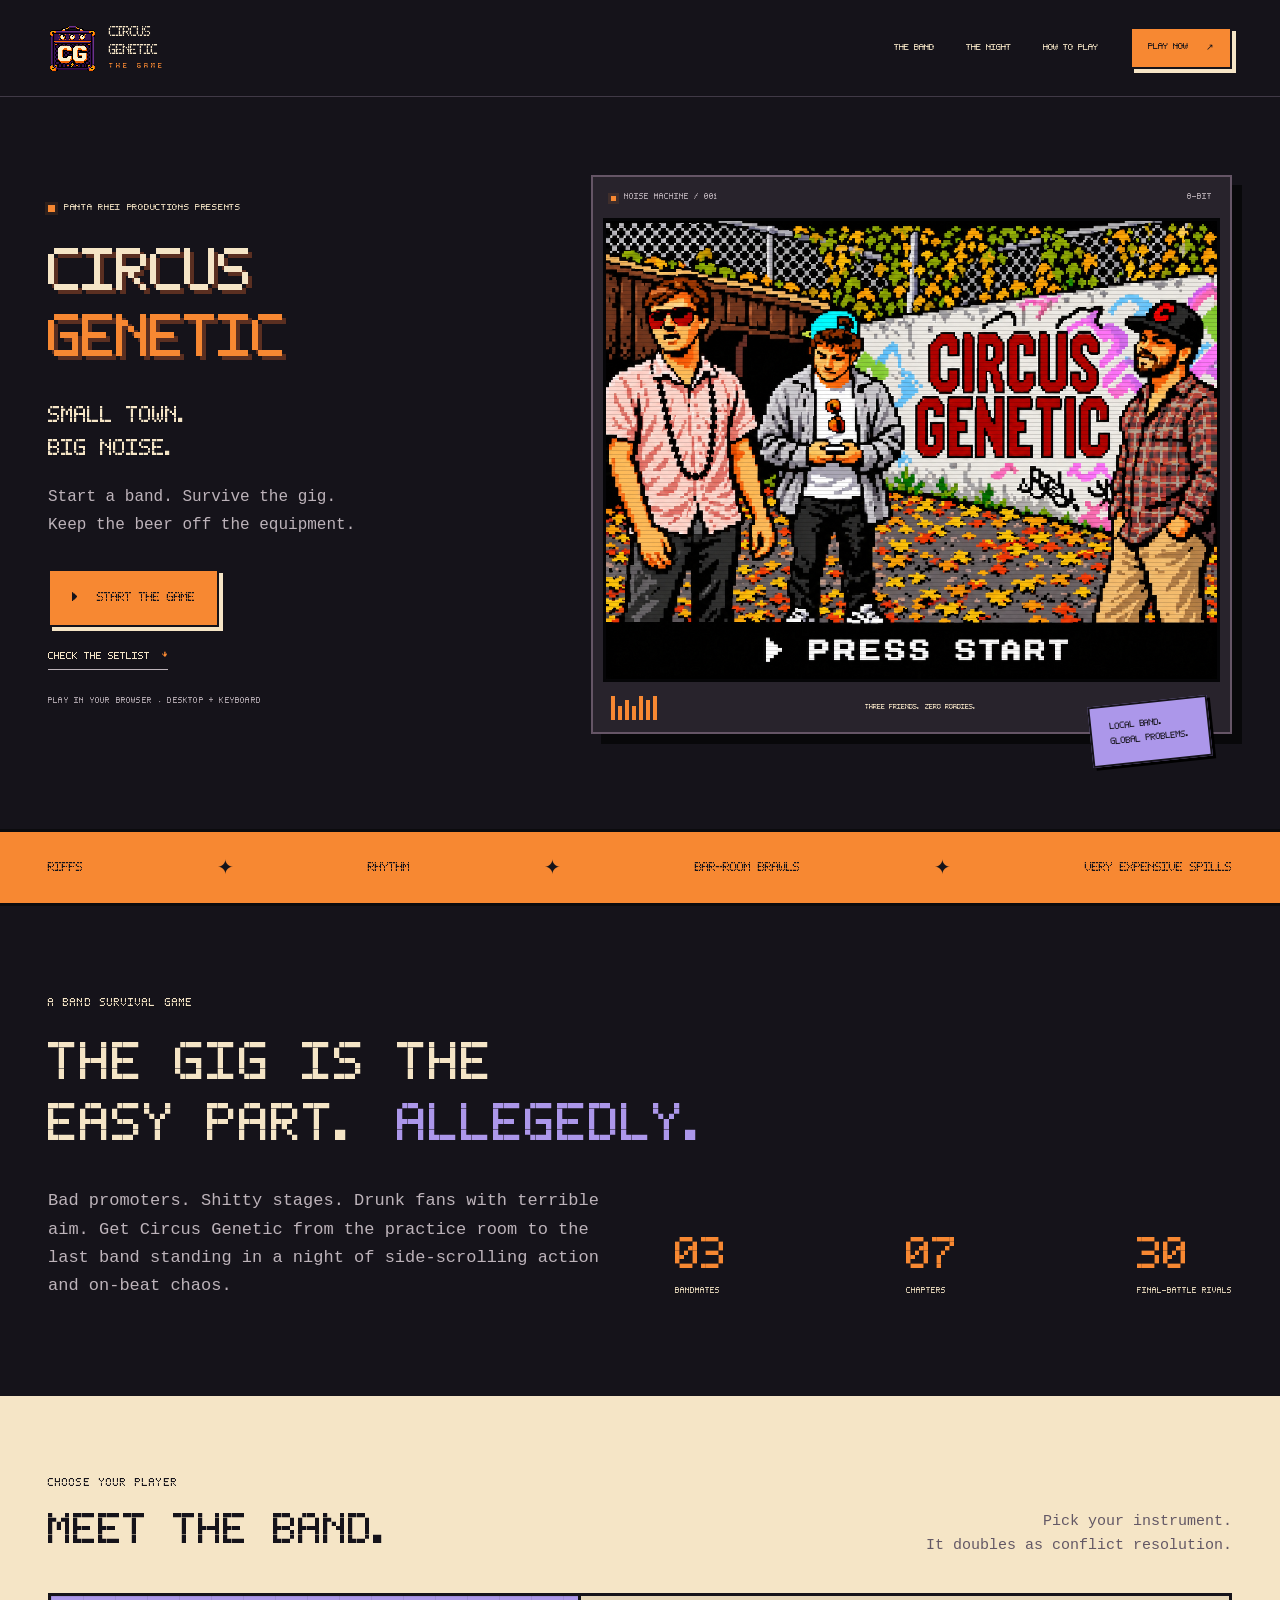
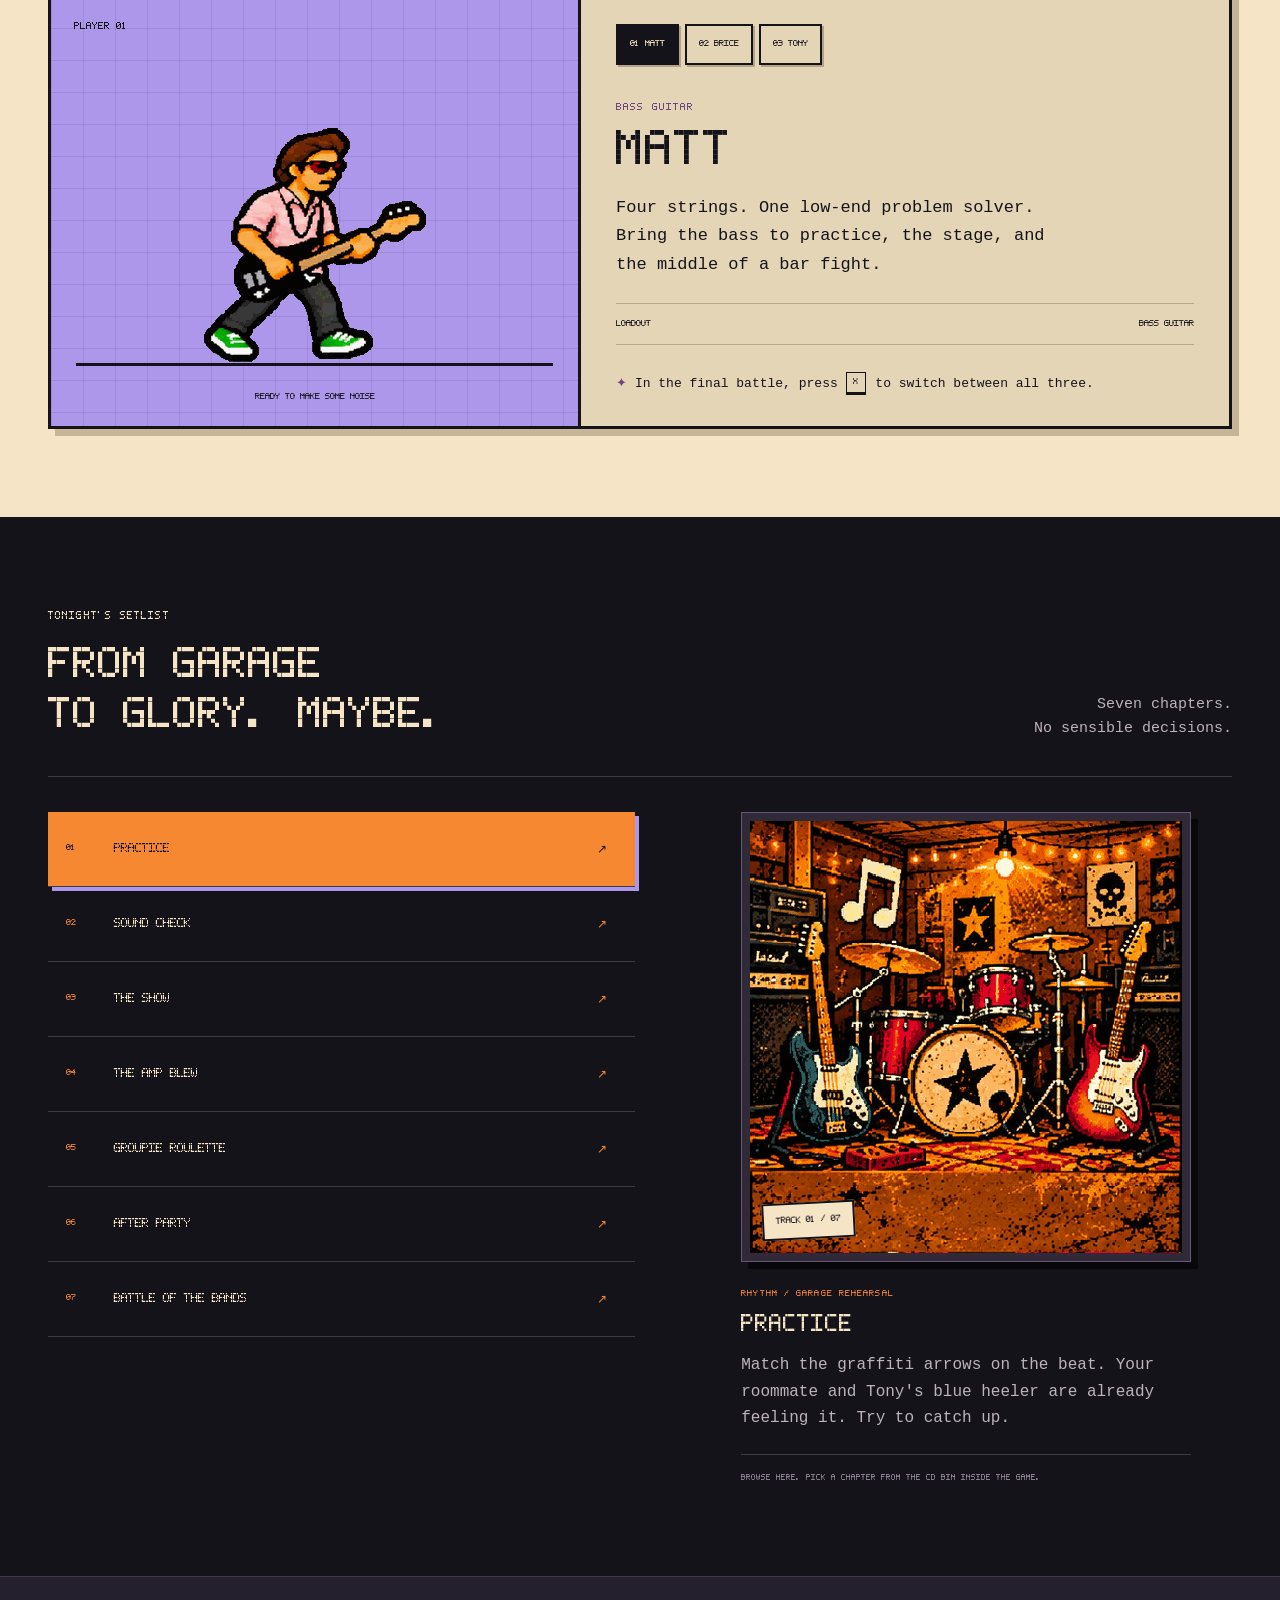
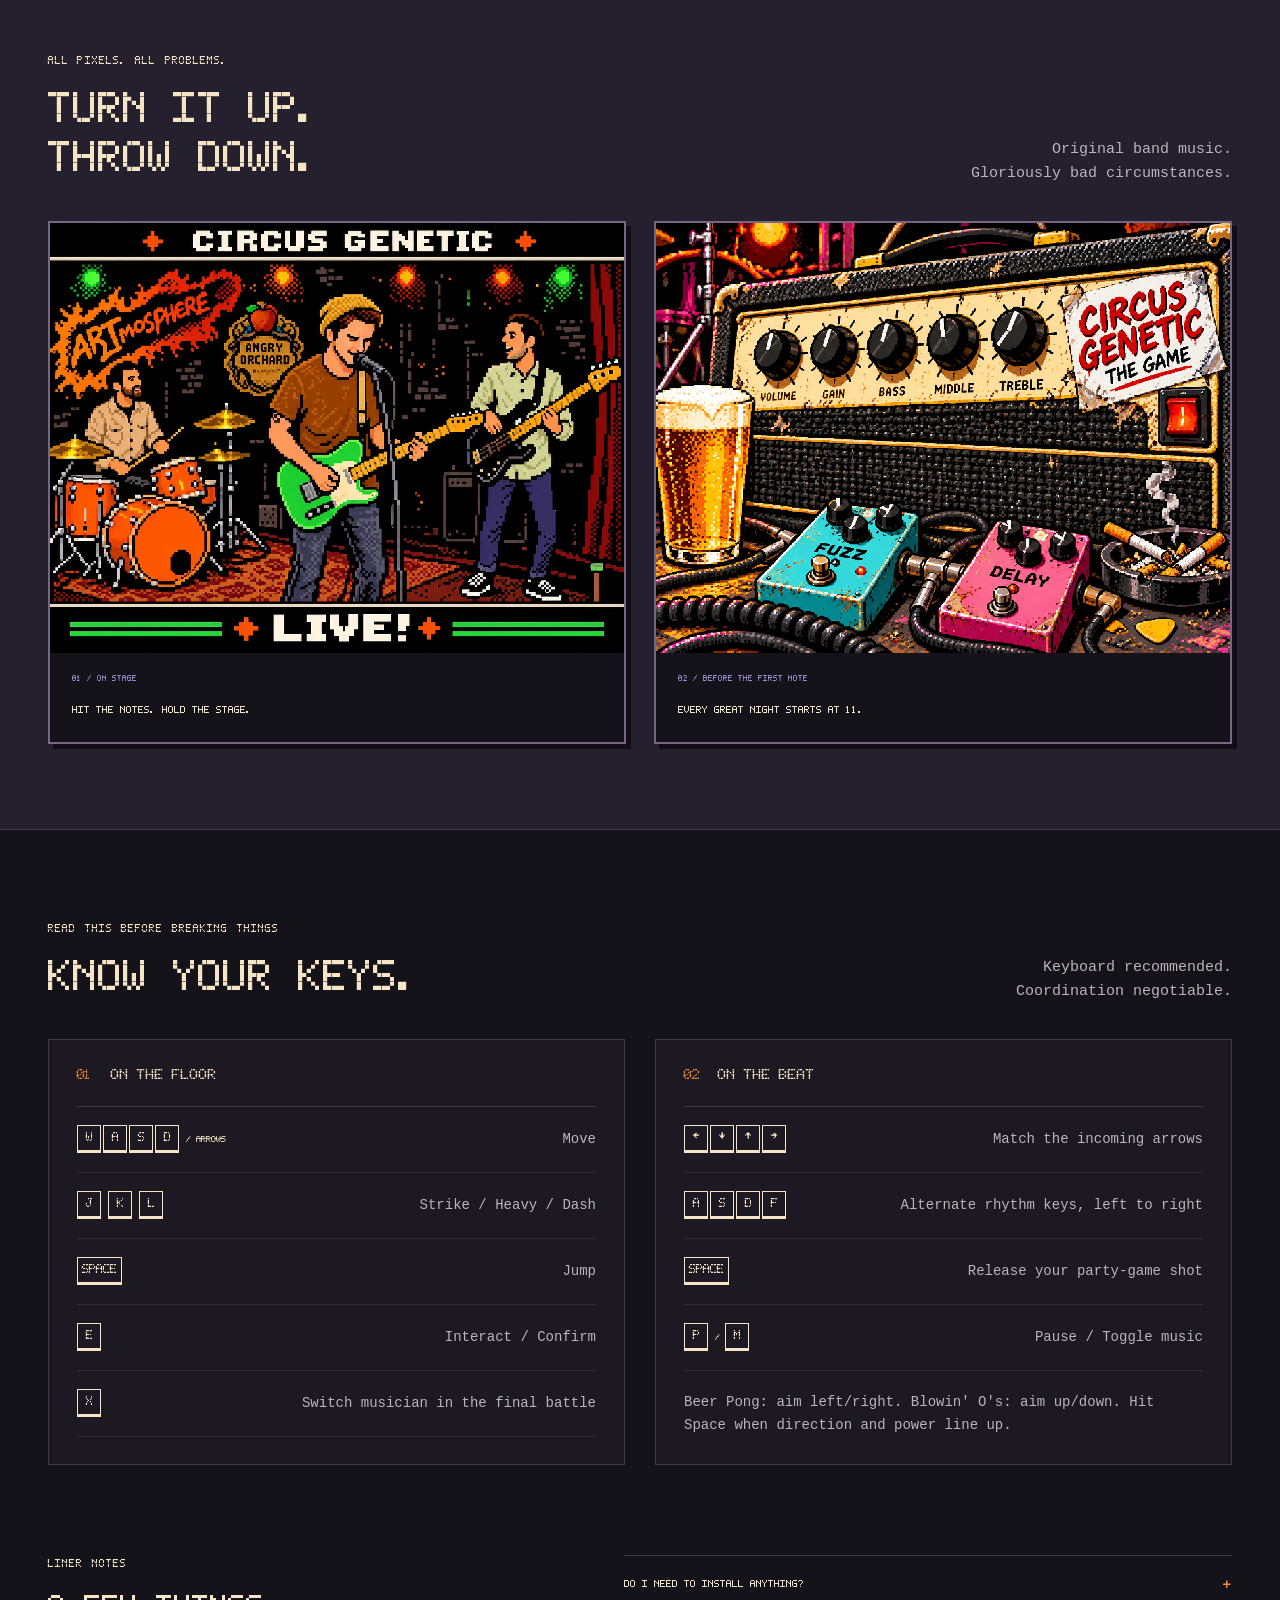
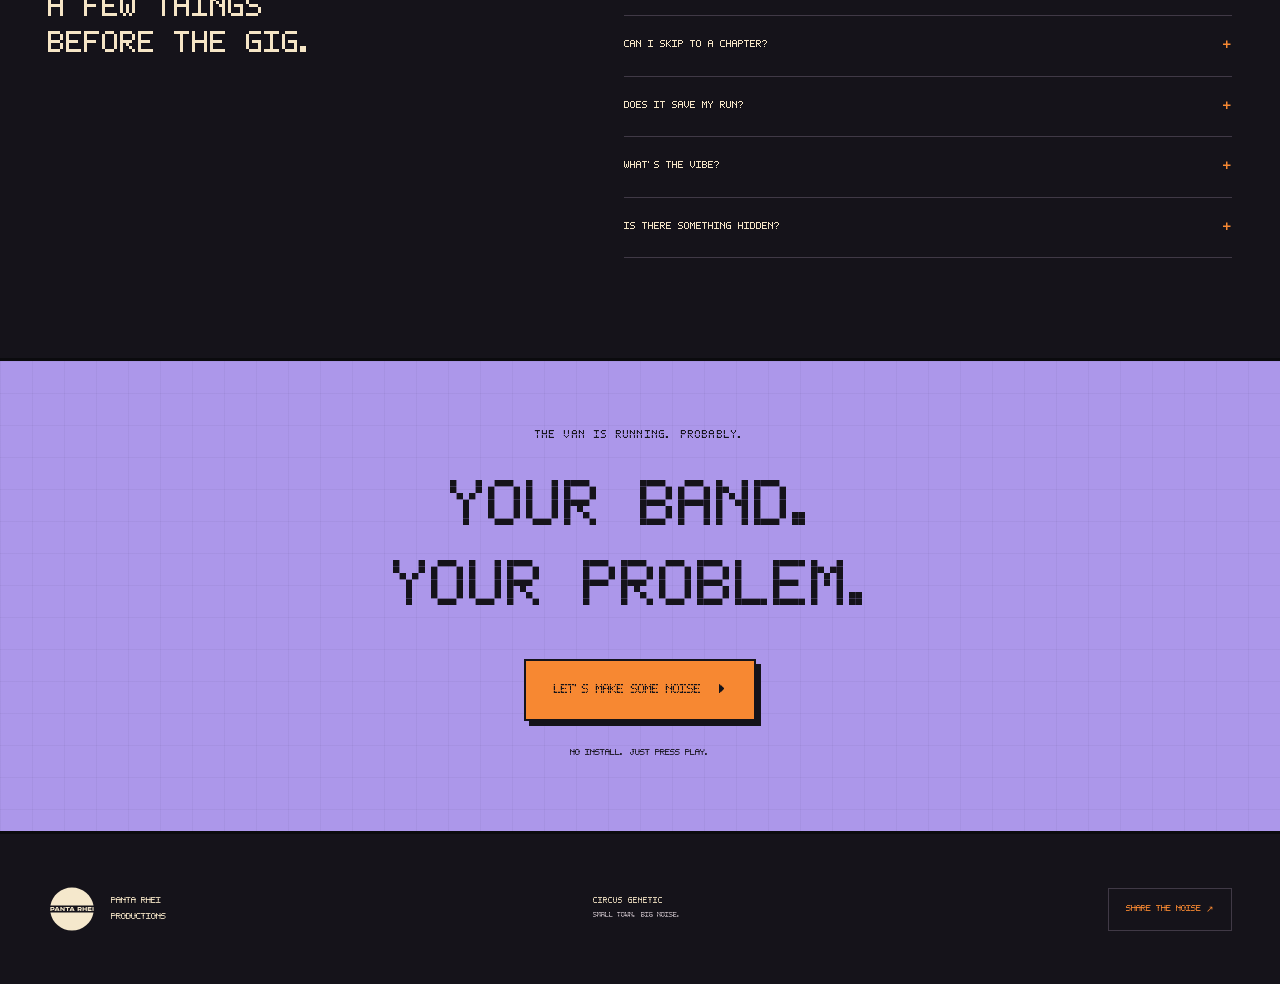
==== commit 4beff277: "Add files via upload" ====
--- a/index.html
+++ b/index.html
@@ -11,7 +11,7 @@
   <meta property="og:description" content="Three bandmates. Seven chapters. One very bad night for the equipment. Play the 8-bit band survival game in your browser.">
   <link rel="icon" href="assets/app-icon.png" type="image/png">
   <link rel="stylesheet" href="website/site.css">
-  <script src="website/site.js" defer></script>
+  <script src="website/site.js?v=roulette-v5" defer></script>
 </head>
 <body>
   <a class="skip" href="#main">Skip to main content</a>
@@ -66,7 +66,7 @@
           <button type="button" data-chapter="1" aria-pressed="false"><span>02</span><strong>SOUND CHECK</strong><i aria-hidden="true">↗</i></button>
           <button type="button" data-chapter="2" aria-pressed="false"><span>03</span><strong>THE SHOW</strong><i aria-hidden="true">↗</i></button>
           <button type="button" data-chapter="3" aria-pressed="false"><span>04</span><strong>THE AMP BLEW</strong><i aria-hidden="true">↗</i></button>
-          <button type="button" data-chapter="4" aria-pressed="false"><span>05</span><strong>GROUPIE SCORECARD</strong><i aria-hidden="true">↗</i></button>
+          <button type="button" data-chapter="4" aria-pressed="false"><span>05</span><strong>GROUPIE ROULETTE</strong><i aria-hidden="true">↗</i></button>
           <button type="button" data-chapter="5" aria-pressed="false"><span>06</span><strong>AFTER PARTY</strong><i aria-hidden="true">↗</i></button>
           <button type="button" data-chapter="6" aria-pressed="false"><span>07</span><strong>BATTLE OF THE BANDS</strong><i aria-hidden="true">↗</i></button>
         </div>
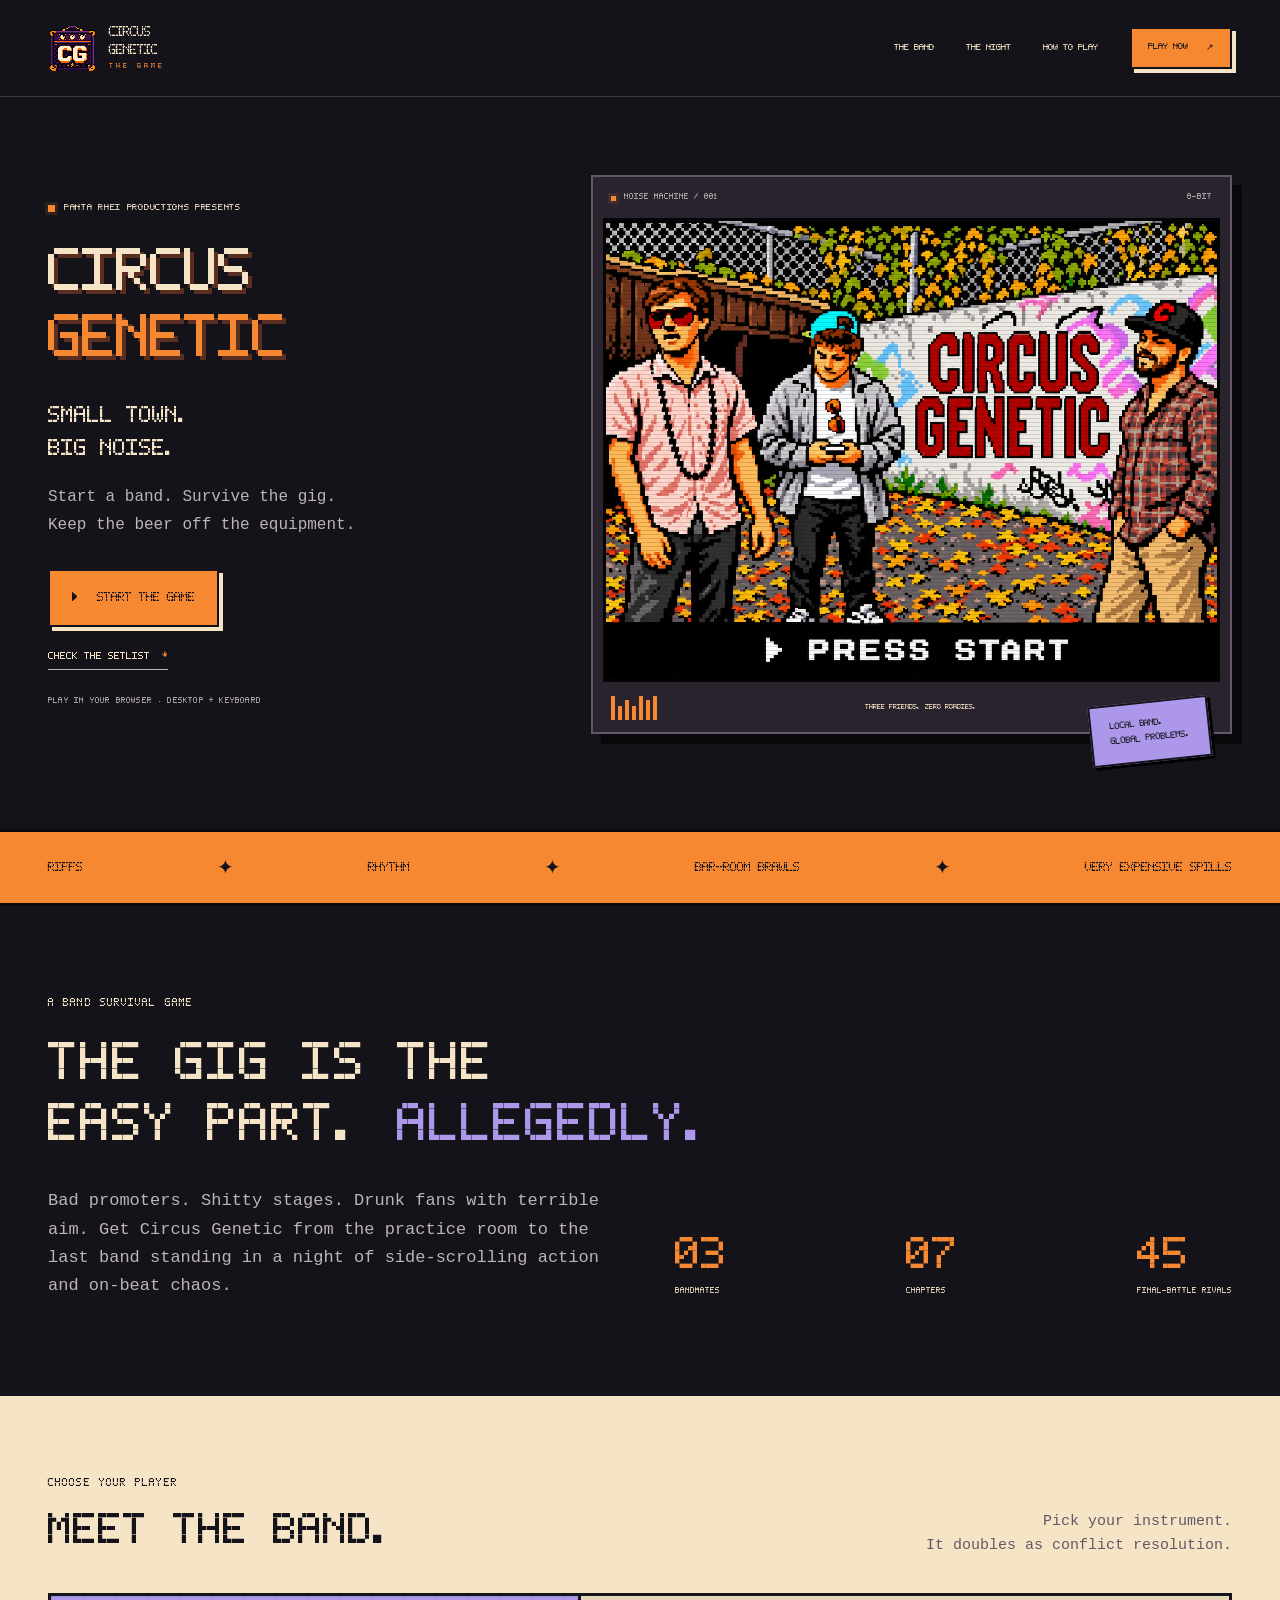
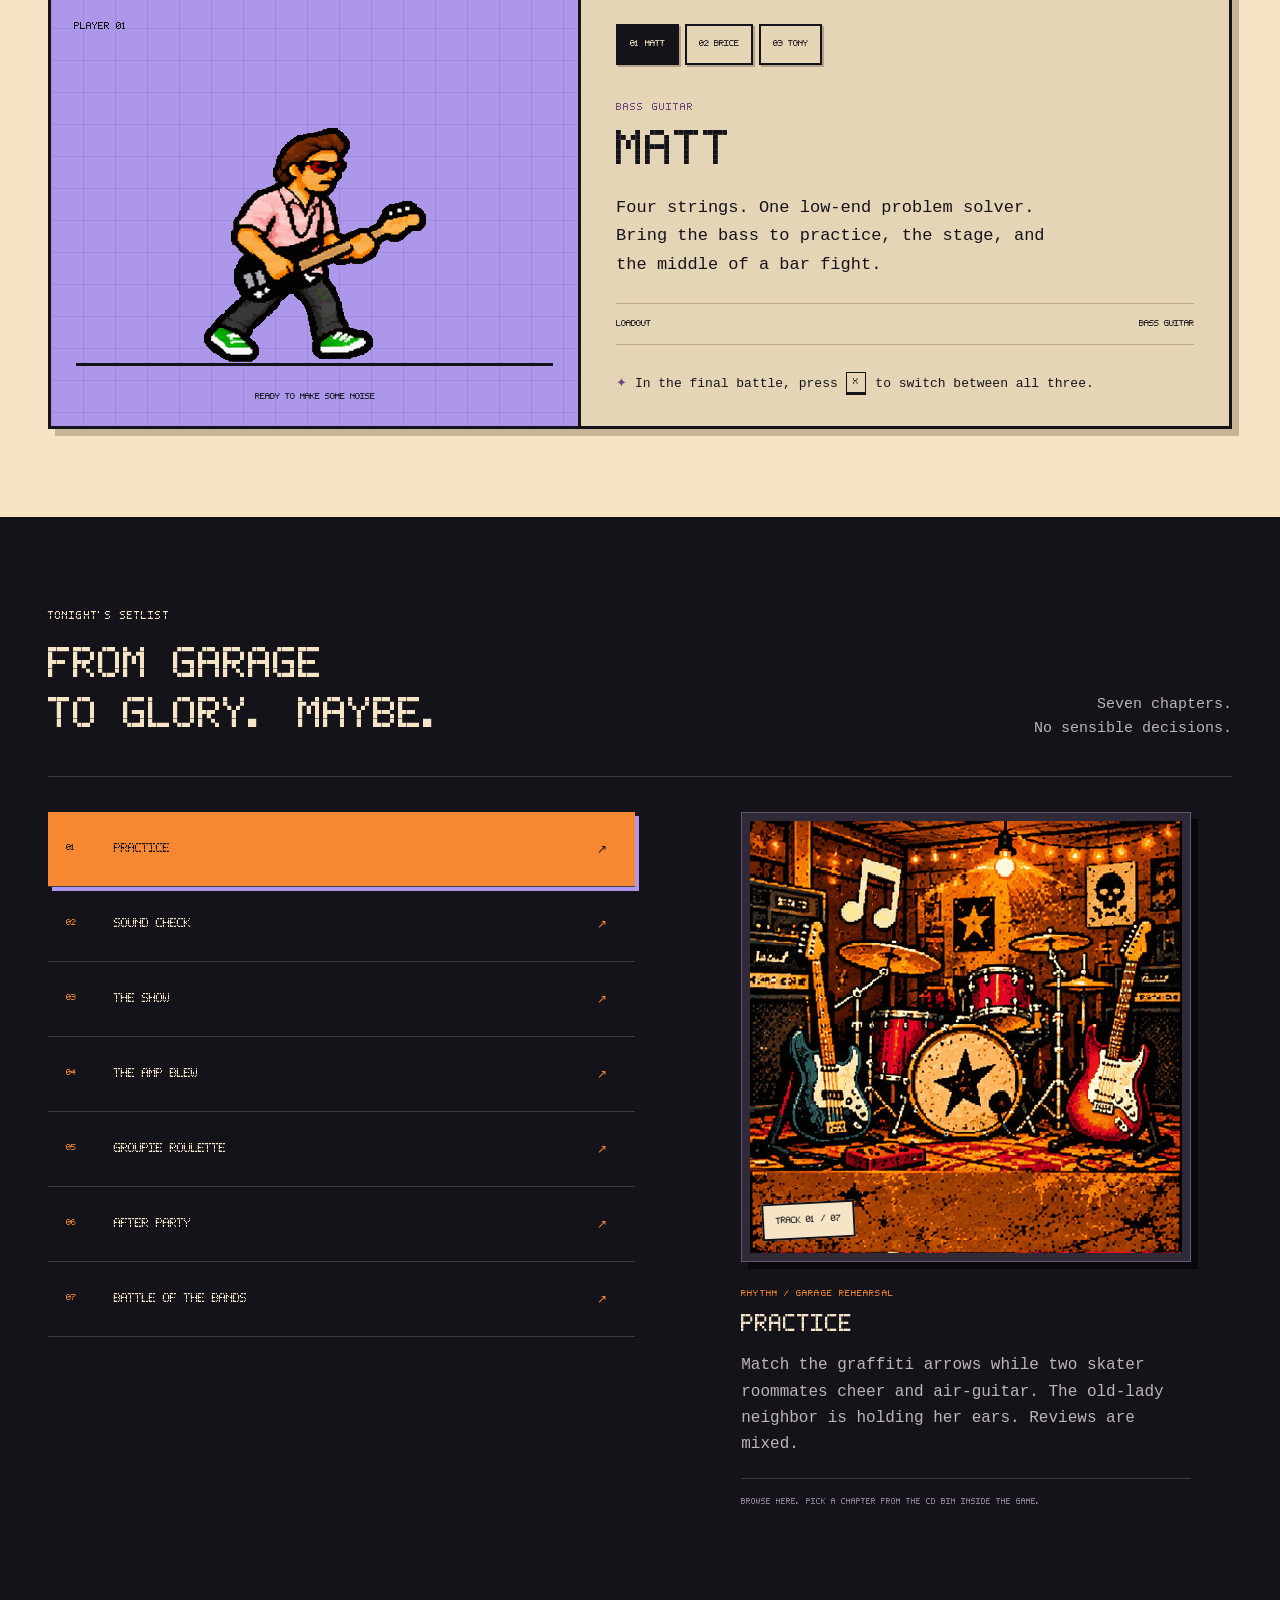
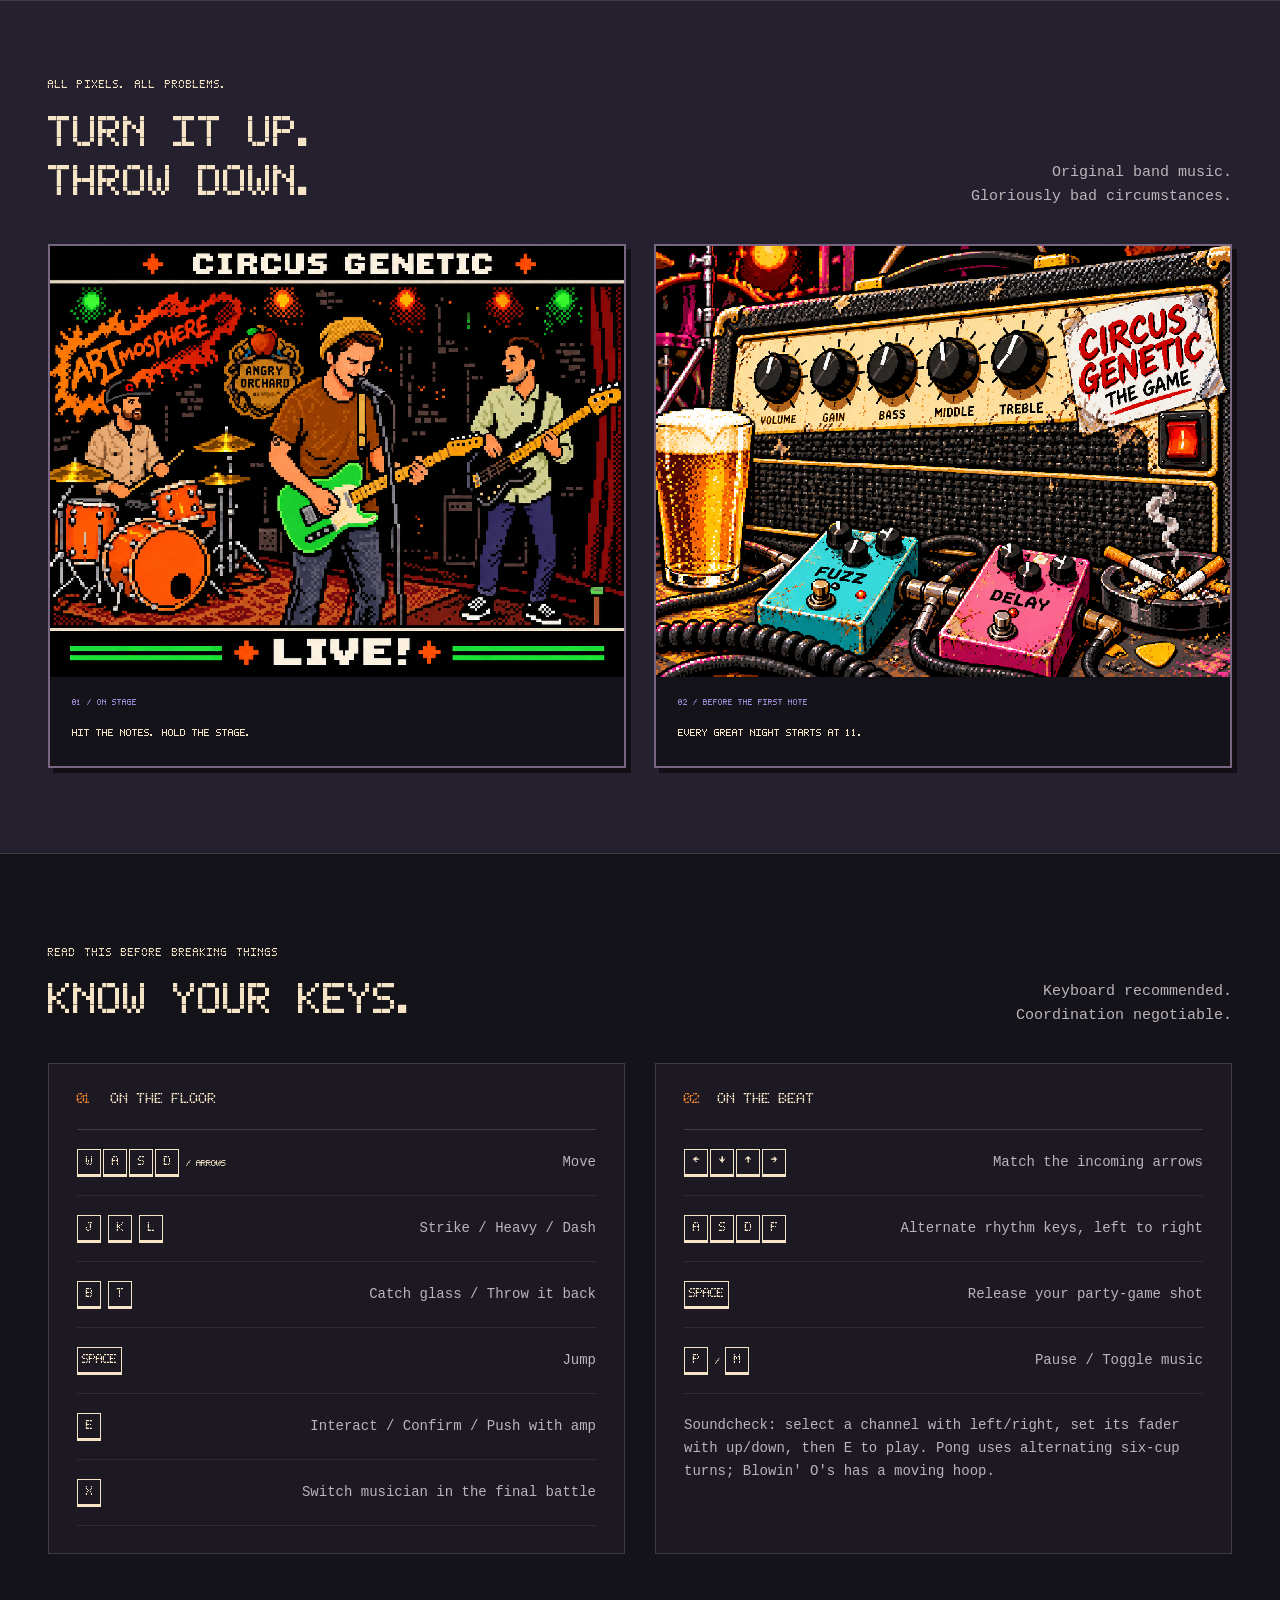
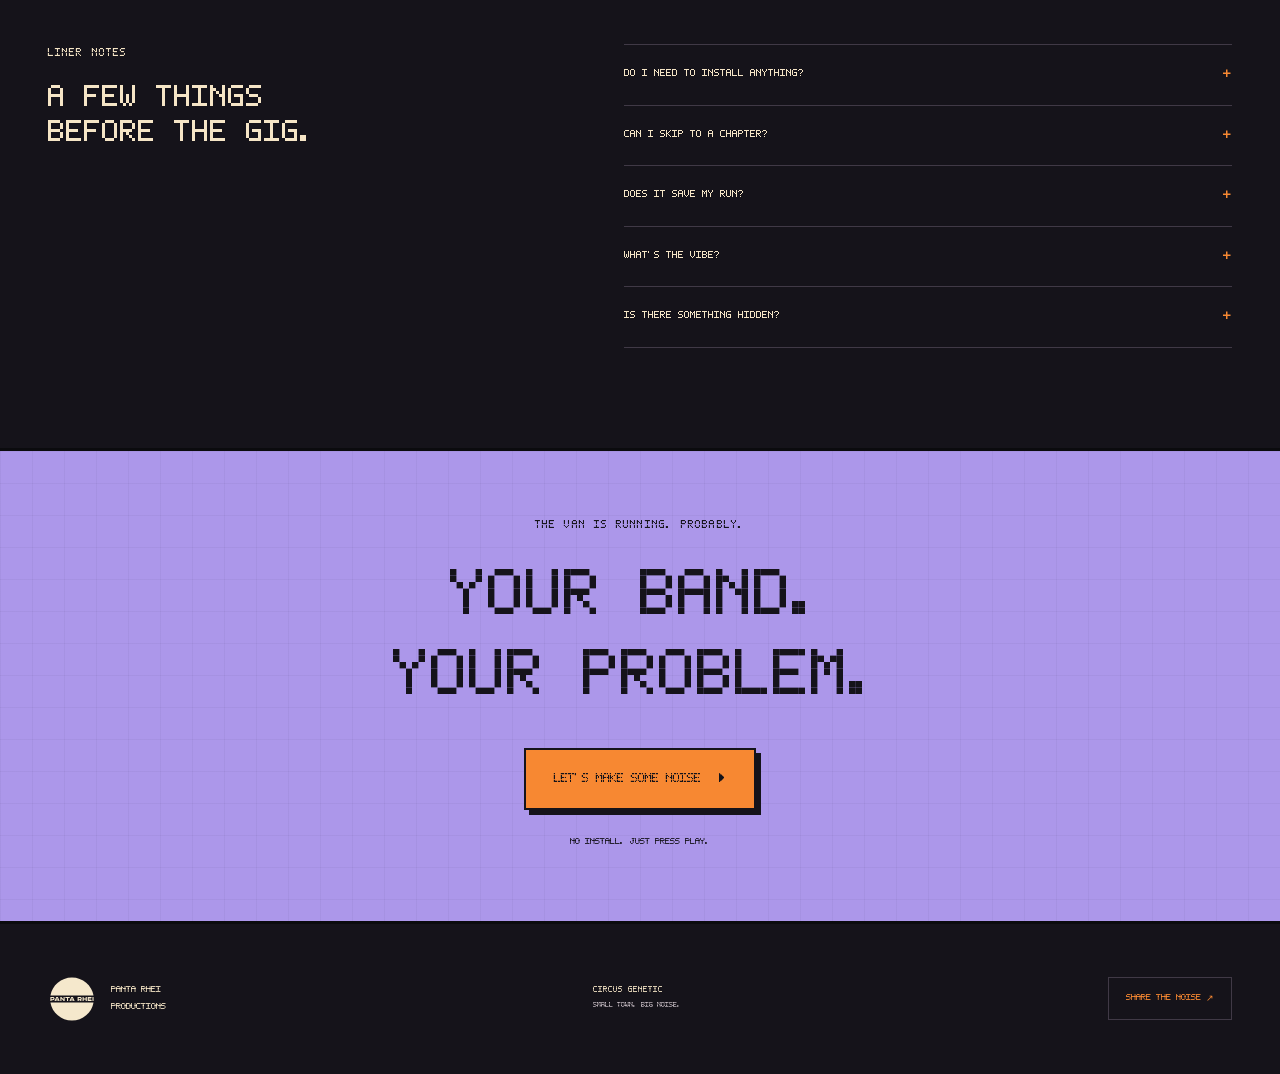
==== commit 908ee729: "Add files via upload" ====
--- a/index.html
+++ b/index.html
@@ -11,7 +11,7 @@
   <meta property="og:description" content="Three bandmates. Seven chapters. One very bad night for the equipment. Play the 8-bit band survival game in your browser.">
   <link rel="icon" href="assets/app-icon.png" type="image/png">
   <link rel="stylesheet" href="website/site.css">
-  <script src="website/site.js?v=roulette-v5" defer></script>
+  <script src="website/site.js?v=tony-cap-v6" defer></script>
 </head>
 <body>
   <a class="skip" href="#main">Skip to main content</a>
@@ -43,7 +43,7 @@
     <section class="intro page-width">
       <p class="eyebrow">A BAND SURVIVAL GAME</p>
       <h2>THE GIG IS THE<br>EASY PART.<span class="purple"> ALLEGEDLY.</span></h2>
-      <div class="intro-bottom"><p>Bad promoters. Shitty stages. Drunk fans with terrible aim. Get Circus Genetic from the practice room to the last band standing in a night of side-scrolling action and on-beat chaos.</p><div class="facts"><span><strong>03</strong> BANDMATES</span><span><strong>07</strong> CHAPTERS</span><span><strong>30</strong> FINAL-BATTLE RIVALS</span></div></div>
+      <div class="intro-bottom"><p>Bad promoters. Shitty stages. Drunk fans with terrible aim. Get Circus Genetic from the practice room to the last band standing in a night of side-scrolling action and on-beat chaos.</p><div class="facts"><span><strong>03</strong> BANDMATES</span><span><strong>07</strong> CHAPTERS</span><span><strong>45</strong> FINAL-BATTLE RIVALS</span></div></div>
     </section>
     <section class="band-section" id="band">
       <div class="page-width">
@@ -70,18 +70,18 @@
           <button type="button" data-chapter="5" aria-pressed="false"><span>06</span><strong>AFTER PARTY</strong><i aria-hidden="true">↗</i></button>
           <button type="button" data-chapter="6" aria-pressed="false"><span>07</span><strong>BATTLE OF THE BANDS</strong><i aria-hidden="true">↗</i></button>
         </div>
-        <div class="chapter-preview"><div class="cd-sleeve"><img id="chapter-art" src="assets/chapter-practice.webp" width="448" height="448" loading="lazy" alt="8-bit rehearsal room with a drum kit, guitars, and amps"><span class="cd-label" id="chapter-counter">TRACK 01 / 07</span></div><div class="chapter-info" aria-live="polite"><p class="eyebrow" id="chapter-type">RHYTHM / GARAGE REHEARSAL</p><h3 id="chapter-name">PRACTICE</h3><p id="chapter-copy">Match the graffiti arrows on the beat. Your roommate and Tony's blue heeler are already feeling it. Try to catch up.</p></div><p class="chapter-note">Browse here. Pick a chapter from the CD bin inside the game.</p></div>
+      <div class="chapter-preview"><div class="cd-sleeve"><img id="chapter-art" src="assets/chapter-practice.webp" width="448" height="448" loading="lazy" alt="8-bit rehearsal room with a drum kit, guitars, and amps"><span class="cd-label" id="chapter-counter">TRACK 01 / 07</span></div><div class="chapter-info" aria-live="polite"><p class="eyebrow" id="chapter-type">RHYTHM / GARAGE REHEARSAL</p><h3 id="chapter-name">PRACTICE</h3><p id="chapter-copy">Match the graffiti arrows while two skater roommates cheer and air-guitar. The old-lady neighbor is holding her ears. Reviews are mixed.</p></div><p class="chapter-note">Browse here. Pick a chapter from the CD bin inside the game.</p></div>
       </div>
     </section>
     <section class="showcase-section">
       <div class="page-width"><div class="section-heading"><div><p class="eyebrow">ALL PIXELS. ALL PROBLEMS.</p><h2>TURN IT UP.<br>THROW DOWN.</h2></div><p>Original band music.<br>Gloriously bad circumstances.</p></div>
-        <div class="art-gallery"><figure><img src="assets/live.webp" width="1448" height="1086" loading="lazy" alt="Pixel-art Circus Genetic playing a dive-bar stage"><figcaption><span>01 / ON STAGE</span><strong>HIT THE NOTES. HOLD THE STAGE.</strong></figcaption></figure><figure><img src="assets/amp-power.webp" width="1448" height="1086" loading="lazy" alt="Pixel-art amp, beer, pedals, and smoking ashtray"><figcaption><span>02 / BEFORE THE FIRST NOTE</span><strong>EVERY GREAT NIGHT STARTS AT 11.</strong></figcaption></figure></div>
+        <div class="art-gallery"><figure><img src="assets/live-tony-cap-v6.webp" width="1448" height="1086" loading="lazy" alt="Pixel-art Circus Genetic playing a dive-bar stage"><figcaption><span>01 / ON STAGE</span><strong>HIT THE NOTES. HOLD THE STAGE.</strong></figcaption></figure><figure><img src="assets/amp-power.webp" width="1448" height="1086" loading="lazy" alt="Pixel-art amp, beer, pedals, and smoking ashtray"><figcaption><span>02 / BEFORE THE FIRST NOTE</span><strong>EVERY GREAT NIGHT STARTS AT 11.</strong></figcaption></figure></div>
       </div>
     </section>
     <section class="controls-section page-width" id="controls">
       <div class="section-heading"><div><p class="eyebrow">READ THIS BEFORE BREAKING THINGS</p><h2>KNOW YOUR KEYS.</h2></div><p>Keyboard recommended.<br>Coordination negotiable.</p></div>
-      <div class="control-columns"><div class="control-panel"><h3><span>01</span> ON THE FLOOR</h3><dl><div><dt><kbd>W</kbd><kbd>A</kbd><kbd>S</kbd><kbd>D</kbd> / ARROWS</dt><dd>Move</dd></div><div><dt><kbd>J</kbd> <kbd>K</kbd> <kbd>L</kbd></dt><dd>Strike / Heavy / Dash</dd></div><div><dt><kbd>SPACE</kbd></dt><dd>Jump</dd></div><div><dt><kbd>E</kbd></dt><dd>Interact / Confirm</dd></div><div><dt><kbd>X</kbd></dt><dd>Switch musician in the final battle</dd></div></dl></div>
-        <div class="control-panel"><h3><span>02</span> ON THE BEAT</h3><dl><div><dt><kbd>←</kbd><kbd>↓</kbd><kbd>↑</kbd><kbd>→</kbd></dt><dd>Match the incoming arrows</dd></div><div><dt><kbd>A</kbd><kbd>S</kbd><kbd>D</kbd><kbd>F</kbd></dt><dd>Alternate rhythm keys, left to right</dd></div><div><dt><kbd>SPACE</kbd></dt><dd>Release your party-game shot</dd></div><div><dt><kbd>P</kbd> / <kbd>M</kbd></dt><dd>Pause / Toggle music</dd></div></dl><p>Beer Pong: aim left/right. Blowin' O's: aim up/down. Hit Space when direction and power line up.</p></div></div>
+      <div class="control-columns"><div class="control-panel"><h3><span>01</span> ON THE FLOOR</h3><dl><div><dt><kbd>W</kbd><kbd>A</kbd><kbd>S</kbd><kbd>D</kbd> / ARROWS</dt><dd>Move</dd></div><div><dt><kbd>J</kbd> <kbd>K</kbd> <kbd>L</kbd></dt><dd>Strike / Heavy / Dash</dd></div><div><dt><kbd>B</kbd> <kbd>T</kbd></dt><dd>Catch glass / Throw it back</dd></div><div><dt><kbd>SPACE</kbd></dt><dd>Jump</dd></div><div><dt><kbd>E</kbd></dt><dd>Interact / Confirm / Push with amp</dd></div><div><dt><kbd>X</kbd></dt><dd>Switch musician in the final battle</dd></div></dl></div>
+        <div class="control-panel"><h3><span>02</span> ON THE BEAT</h3><dl><div><dt><kbd>←</kbd><kbd>↓</kbd><kbd>↑</kbd><kbd>→</kbd></dt><dd>Match the incoming arrows</dd></div><div><dt><kbd>A</kbd><kbd>S</kbd><kbd>D</kbd><kbd>F</kbd></dt><dd>Alternate rhythm keys, left to right</dd></div><div><dt><kbd>SPACE</kbd></dt><dd>Release your party-game shot</dd></div><div><dt><kbd>P</kbd> / <kbd>M</kbd></dt><dd>Pause / Toggle music</dd></div></dl><p>Soundcheck: select a channel with left/right, set its fader with up/down, then E to play. Pong uses alternating six-cup turns; Blowin' O's has a moving hoop.</p></div></div>
     </section>
     <section class="faq-section page-width" id="faq"><div><p class="eyebrow">LINER NOTES</p><h2>A FEW THINGS<br>BEFORE THE GIG.</h2></div><div class="faq-list"><details><summary>DO I NEED TO INSTALL ANYTHING?</summary><p>No. The web edition runs in your browser. For the full controls, use a desktop or laptop with a keyboard. Click the amp's power button to start and enable audio.</p></details><details><summary>CAN I SKIP TO A CHAPTER?</summary><p>Yes. Use Chapter Select on the game's title screen, flip through the CD bin, and choose your player. A perfect full-night run starts with Start New Band.</p></details><details><summary>DOES IT SAVE MY RUN?</summary><p>This edition has no mid-level Save/Load. Closing or reloading the game does not preserve a run in progress. Chapter Select lets you revisit sections.</p></details><details><summary>WHAT'S THE VIBE?</summary><p>Strong language, cartoon violence, suggestive humor, alcohol, and smoking/cannabis references. In other words: probably not the game for the kindergarten fundraiser.</p></details><details><summary>IS THERE SOMETHING HIDDEN?</summary><p>Some records have a secret track. Some boxes have a clue.</p><blockquote>Its home keeps moving, but its center has no corners.</blockquote></details></div></section>
     <section class="final-cta"><div class="page-width"><p class="eyebrow">THE VAN IS RUNNING. PROBABLY.</p><h2>YOUR BAND.<br>YOUR PROBLEM.</h2><a class="button" href="game.html">LET'S MAKE SOME NOISE <span aria-hidden="true">▶</span></a><p>NO INSTALL. JUST PRESS PLAY.</p></div></section>
